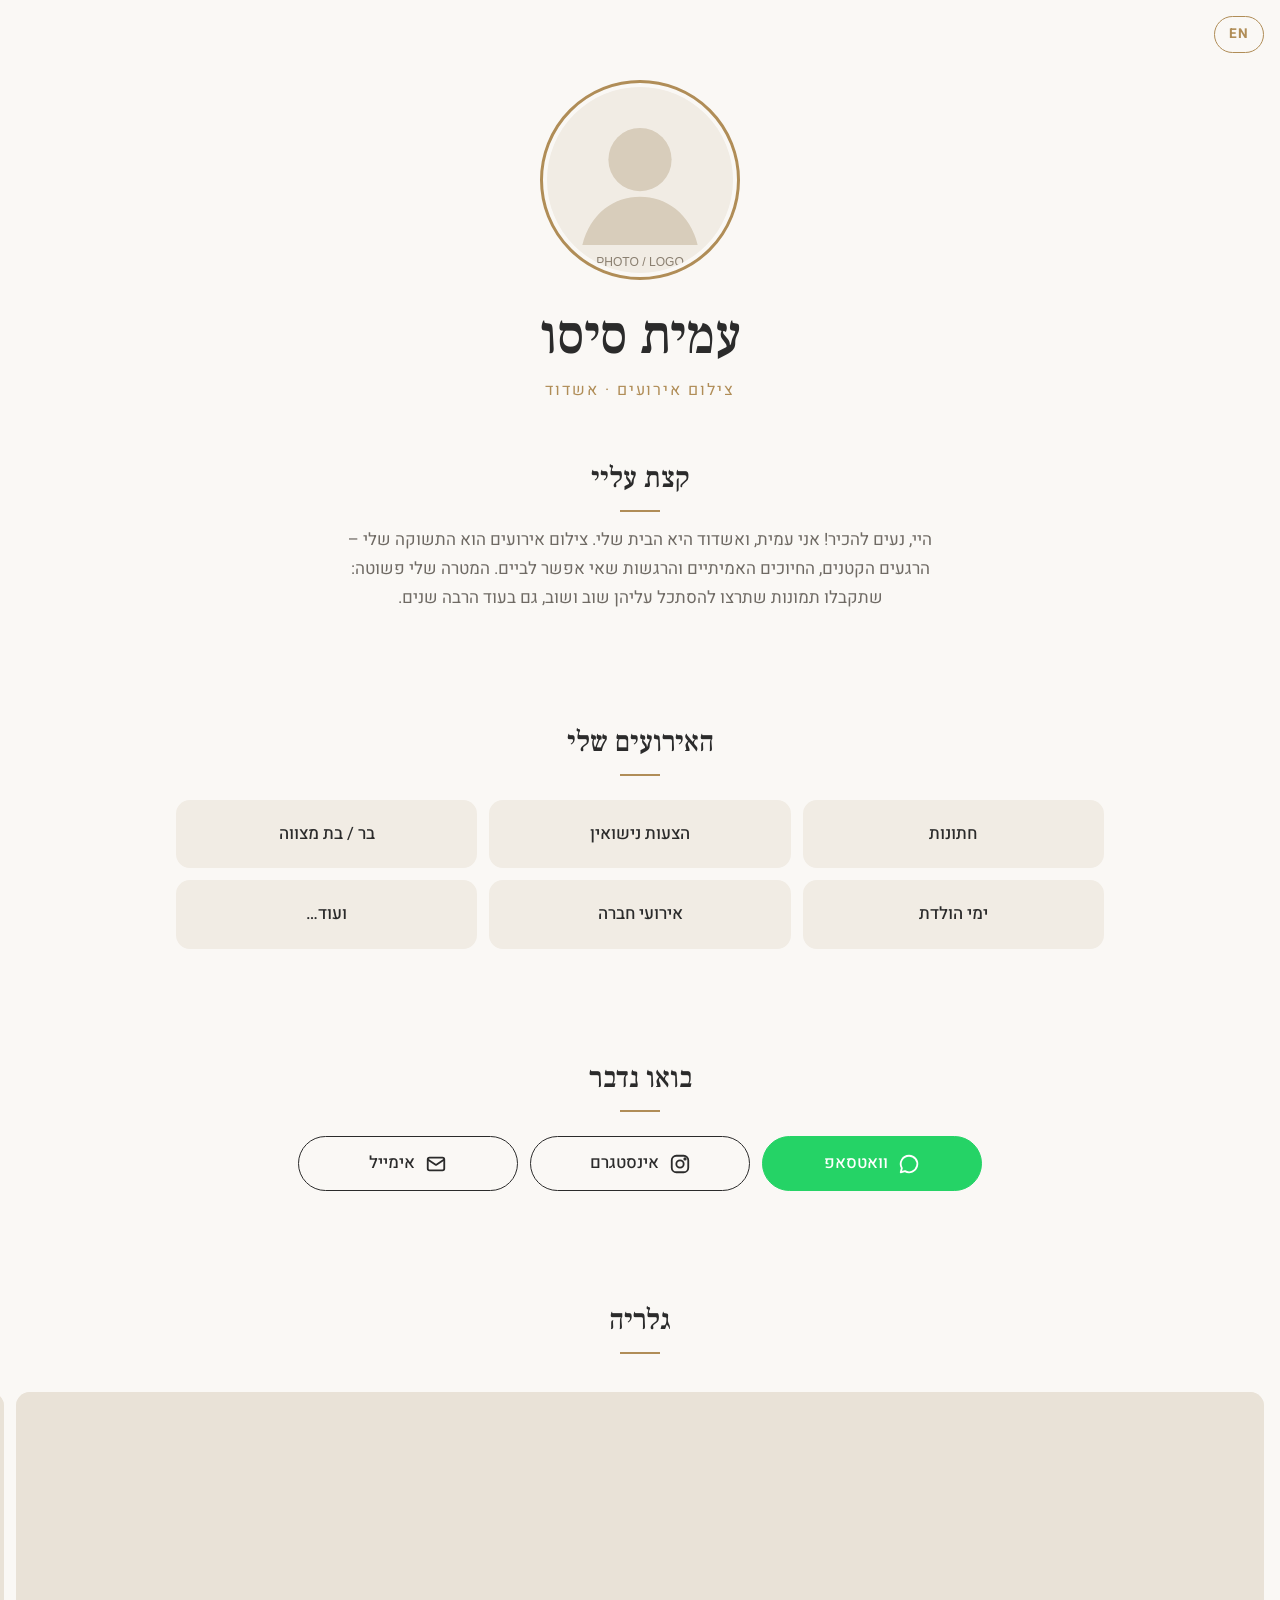
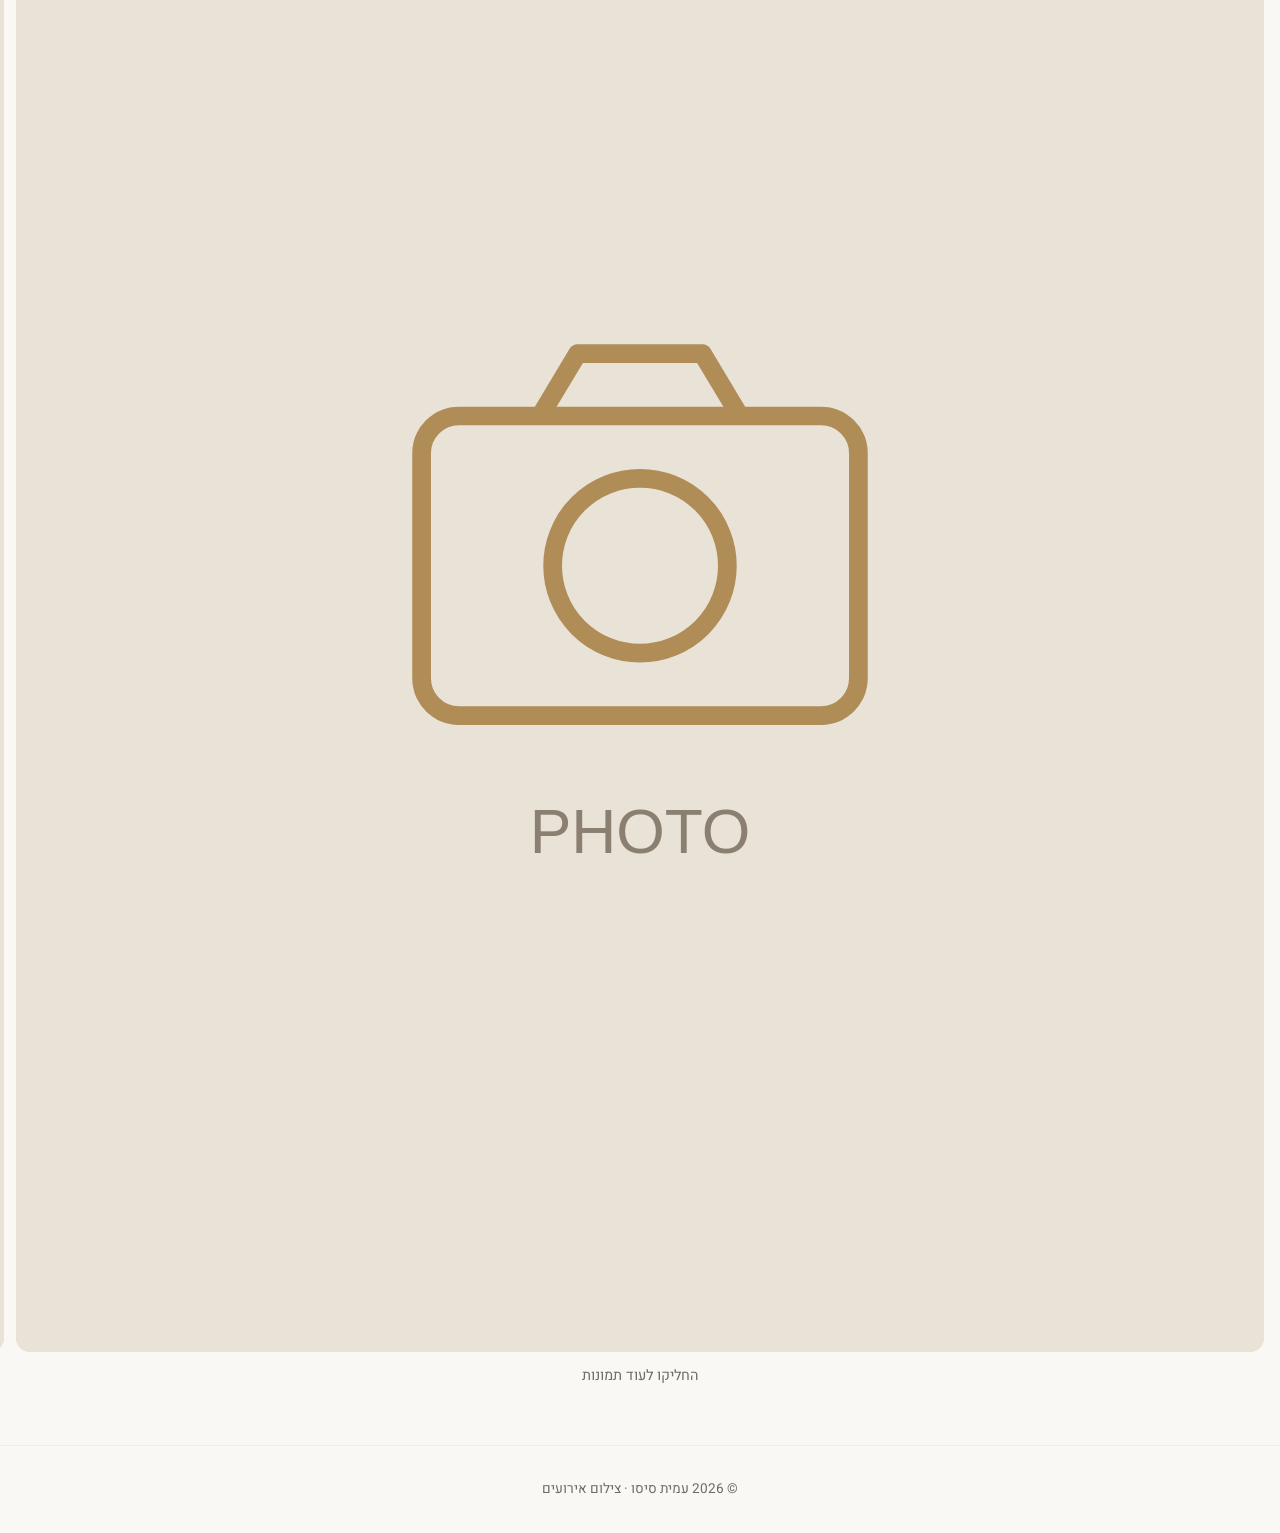
==== index.html @ fafa1d7e "Add WhatsApp contact number Co-Authored-By: Claude Opus 5.5 <noreply@anthropic.com>" ====
<!DOCTYPE html>
<!-- HEBREW PAGE (opens first). The English page is en/index.html -->
<html lang="he" dir="rtl">
<head>
  <meta charset="UTF-8">
  <meta name="viewport" content="width=device-width, initial-scale=1">
  <title>עמית סיסו | צילום אירועים באשדוד</title>
  <meta name="description" content="עמית סיסו – צילום אירועים באשדוד והסביבה: חתונות, הצעות נישואין, בר ובת מצווה, ימי הולדת ואירועי חברה.">

  <!-- How the site looks when shared on WhatsApp / Instagram / Facebook -->
  <meta property="og:title" content="עמית סיסו | צילום אירועים">
  <meta property="og:description" content="צילום אירועים באשדוד והסביבה">
  <meta property="og:type" content="website">

  <link rel="alternate" hreflang="he" href="https://amitsisso1-ctrl.github.io/">
  <link rel="alternate" hreflang="en" href="https://amitsisso1-ctrl.github.io/en/">

  <!-- Fonts (support both Hebrew and English) -->
  <link rel="preconnect" href="https://fonts.googleapis.com">
  <link rel="preconnect" href="https://fonts.gstatic.com" crossorigin>
  <link href="https://fonts.googleapis.com/css2?family=Frank+Ruhl+Libre:wght@500&family=Heebo:wght@400;500;700&display=swap" rel="stylesheet">

  <link rel="stylesheet" href="style.css">
</head>
<body>

  <!-- Language tab: goes to the English page -->
  <a class="lang-switch" href="en/index.html" lang="en" aria-label="Switch to English">EN</a>

  <!-- ===== 1. NAME + PHOTO/LOGO ===== -->
  <header class="hero">
    <!-- REPLACE: your photo or logo.
         Put your image in the "images" folder and change the file name below,
         for example: src="images/amit.jpg" -->
    <img class="profile" src="images/profile-placeholder.svg" alt="עמית סיסו">
    <h1>עמית סיסו</h1>
    <p class="tagline">צילום אירועים · אשדוד</p>
  </header>

  <main>

    <!-- ===== 2. ABOUT ME ===== -->
    <section class="about">
      <h2>קצת עליי</h2>
      <!-- EDIT: change this text to your own words -->
      <p>
        היי, נעים להכיר! אני עמית, ואשדוד היא הבית שלי.
        צילום אירועים הוא התשוקה שלי – הרגעים הקטנים, החיוכים האמיתיים
        והרגשות שאי אפשר לביים. המטרה שלי פשוטה: שתקבלו תמונות
        שתרצו להסתכל עליהן שוב ושוב, גם בעוד הרבה שנים.
      </p>
    </section>

    <!-- ===== 3. EVENTS ===== -->
    <section class="events">
      <h2>האירועים שלי</h2>
      <ul>
        <li>חתונות</li>
        <li>הצעות נישואין</li>
        <li>בר / בת מצווה</li>
        <li>ימי הולדת</li>
        <li>אירועי חברה</li>
        <li>ועוד…</li>
      </ul>
    </section>

    <!-- ===== 4. CONTACT ===== -->
    <section class="contact" id="contact">
      <h2>בואו נדבר</h2>
      <div class="contact-buttons">

        <!-- WhatsApp: +972 54-783-3704 -->
        <a class="btn btn-whatsapp" href="https://wa.me/972547833704" target="_blank" rel="noopener">
          <svg viewBox="0 0 24 24" fill="none" stroke="currentColor" stroke-width="2" stroke-linejoin="round" aria-hidden="true"><path d="M12 3a9 9 0 0 0-7.8 13.5L3 21l4.6-1.2A9 9 0 1 0 12 3z"/></svg>
          וואטסאפ
        </a>

        <a class="btn" href="https://www.instagram.com/amit__sisso/" target="_blank" rel="noopener">
          <svg viewBox="0 0 24 24" fill="none" stroke="currentColor" stroke-width="2" aria-hidden="true"><rect x="3" y="3" width="18" height="18" rx="5"/><circle cx="12" cy="12" r="4"/><circle cx="17.5" cy="6.5" r="0.8" fill="currentColor"/></svg>
          אינסטגרם
        </a>

        <a class="btn" href="mailto:amitsisso1@gmail.com">
          <svg viewBox="0 0 24 24" fill="none" stroke="currentColor" stroke-width="2" stroke-linejoin="round" aria-hidden="true"><rect x="3" y="5" width="18" height="14" rx="2"/><path d="M3 7l9 6 9-6"/></svg>
          אימייל
        </a>

      </div>
    </section>

    <!-- ===== 5. PHOTO SLIDER ===== -->
    <section class="gallery">
      <h2>גלריה</h2>
      <!-- REPLACE: your photos.
           1. Put your photos in the folder images/gallery/ (for example photo-01.jpg ... photo-10.jpg)
           2. Change each src="images/photo-placeholder.svg" below to your photo,
              for example: src="images/gallery/photo-01.jpg"
           3. Change the alt text to a short description of the photo -->
      <div class="slider">
        <img src="images/photo-placeholder.svg" alt="תמונה 1" loading="lazy">
        <img src="images/photo-placeholder.svg" alt="תמונה 2" loading="lazy">
        <img src="images/photo-placeholder.svg" alt="תמונה 3" loading="lazy">
        <img src="images/photo-placeholder.svg" alt="תמונה 4" loading="lazy">
        <img src="images/photo-placeholder.svg" alt="תמונה 5" loading="lazy">
        <img src="images/photo-placeholder.svg" alt="תמונה 6" loading="lazy">
        <img src="images/photo-placeholder.svg" alt="תמונה 7" loading="lazy">
        <img src="images/photo-placeholder.svg" alt="תמונה 8" loading="lazy">
        <img src="images/photo-placeholder.svg" alt="תמונה 9" loading="lazy">
        <img src="images/photo-placeholder.svg" alt="תמונה 10" loading="lazy">
      </div>
      <p class="swipe-hint">החליקו לעוד תמונות</p>
    </section>

  </main>

  <footer>
    © 2026 עמית סיסו · צילום אירועים
  </footer>

</body>
</html>
---- style.css ----
/* ==========================================================
   Amit Sisso – Event Photography
   One design file shared by the Hebrew and English pages.
   ========================================================== */

/* ---- Colors & sizes (change them here, they update everywhere) ---- */
:root {
  --bg: #faf8f5;          /* soft off-white background */
  --bg-soft: #f1ece4;     /* slightly darker cards */
  --text: #2b2b2b;        /* main text */
  --muted: #6f6a64;       /* softer text */
  --gold: #b08d57;        /* accent color */
  --whatsapp: #25d366;
  --radius: 14px;
  --max: 960px;           /* max page width on big screens */
}

/* ---- Basics ---- */
* { box-sizing: border-box; }

html { scroll-behavior: smooth; }

body {
  margin: 0;
  background: var(--bg);
  color: var(--text);
  font-family: "Heebo", system-ui, sans-serif;
  font-size: 17px;
  line-height: 1.7;
}

img { max-width: 100%; display: block; }

h1, h2 {
  font-family: "Frank Ruhl Libre", Georgia, serif;
  font-weight: 500;
  line-height: 1.2;
  margin: 0 0 0.5em;
}

h2 {
  font-size: 1.8rem;
  text-align: center;
}

/* small gold line under section titles */
h2::after {
  content: "";
  display: block;
  width: 40px;
  height: 2px;
  background: var(--gold);
  margin: 0.5em auto 0;
}

section {
  padding: 56px 16px;
  max-width: var(--max);
  margin: 0 auto;
}

/* ---- Language tab (always top right) ---- */
.lang-switch {
  position: absolute;
  top: 16px;
  right: 16px;
  z-index: 10;
  padding: 6px 14px;
  border: 1px solid var(--gold);
  border-radius: 999px;
  color: var(--gold);
  font-size: 0.85rem;
  font-weight: 700;
  letter-spacing: 0.08em;
  text-decoration: none;
  background: var(--bg);
}

.lang-switch:hover,
.lang-switch:focus-visible {
  background: var(--gold);
  color: #fff;
}

/* ---- Hero: photo/logo + name ---- */
.hero {
  text-align: center;
  padding-top: 80px;
}

.hero .profile {
  width: 160px;
  height: 160px;
  border-radius: 50%;
  object-fit: cover;
  margin: 0 auto 24px;
  border: 3px solid var(--gold);
  padding: 4px;
  background: var(--bg);
}

.hero h1 {
  font-size: 2.6rem;
  margin-bottom: 0.15em;
}

.tagline {
  margin: 0;
  color: var(--gold);
  font-size: 1rem;
  letter-spacing: 0.12em;
  text-transform: uppercase;
}

/* ---- About ---- */
.about p {
  max-width: 620px;
  margin: 0 auto;
  text-align: center;
  color: var(--muted);
}

/* ---- Events I shoot ---- */
.events ul {
  list-style: none;
  padding: 0;
  margin: 24px 0 0;
  display: grid;
  grid-template-columns: repeat(2, 1fr);   /* 2 per row on phones */
  gap: 12px;
}

.events li {
  background: var(--bg-soft);
  border-radius: var(--radius);
  padding: 20px 12px;
  text-align: center;
  font-weight: 500;
}

/* ---- Contact buttons ---- */
.contact { text-align: center; }

.contact-buttons {
  display: flex;
  flex-direction: column;     /* one under the other on phones */
  gap: 12px;
  max-width: 360px;
  margin: 24px auto 0;
}

.btn {
  display: flex;
  align-items: center;
  justify-content: center;
  gap: 10px;
  min-height: 54px;           /* big and easy to tap */
  padding: 12px 20px;
  border-radius: 999px;
  font-size: 1.05rem;
  font-weight: 500;
  text-decoration: none;
  color: var(--text);
  border: 1px solid var(--text);
  transition: transform 0.15s, opacity 0.15s;
}

.btn:hover { transform: translateY(-2px); }

.btn svg { width: 22px; height: 22px; flex-shrink: 0; }

.btn-whatsapp {
  background: var(--whatsapp);
  border-color: var(--whatsapp);
  color: #fff;
}

/* ---- Photo slider ---- */
.gallery { max-width: none; padding-left: 0; padding-right: 0; }

.slider {
  display: flex;
  gap: 12px;
  overflow-x: auto;                 /* scroll sideways */
  scroll-snap-type: x mandatory;    /* stop neatly on each photo */
  padding: 24px 16px 12px;
  -webkit-overflow-scrolling: touch;
  scrollbar-width: thin;
  scrollbar-color: var(--gold) transparent;
}

.slider img {
  flex: 0 0 82%;                    /* phone: one big photo + a peek of the next */
  aspect-ratio: 4 / 5;
  object-fit: cover;
  border-radius: var(--radius);
  scroll-snap-align: center;
  background: var(--bg-soft);
}

.swipe-hint {
  text-align: center;
  color: var(--muted);
  font-size: 0.9rem;
  margin: 0;
}

/* ---- Footer ---- */
footer {
  text-align: center;
  padding: 32px 16px;
  color: var(--muted);
  font-size: 0.85rem;
  border-top: 1px solid var(--bg-soft);
}

/* ==========================================================
   Bigger screens (tablets & computers)
   ========================================================== */
@media (min-width: 700px) {
  .hero h1 { font-size: 3.4rem; }
  .hero .profile { width: 200px; height: 200px; }

  .events ul { grid-template-columns: repeat(3, 1fr); }

  .contact-buttons {
    flex-direction: row;
    max-width: none;
    justify-content: center;
  }
  .btn { flex: 0 1 220px; }

  .slider img { flex-basis: 340px; }
}
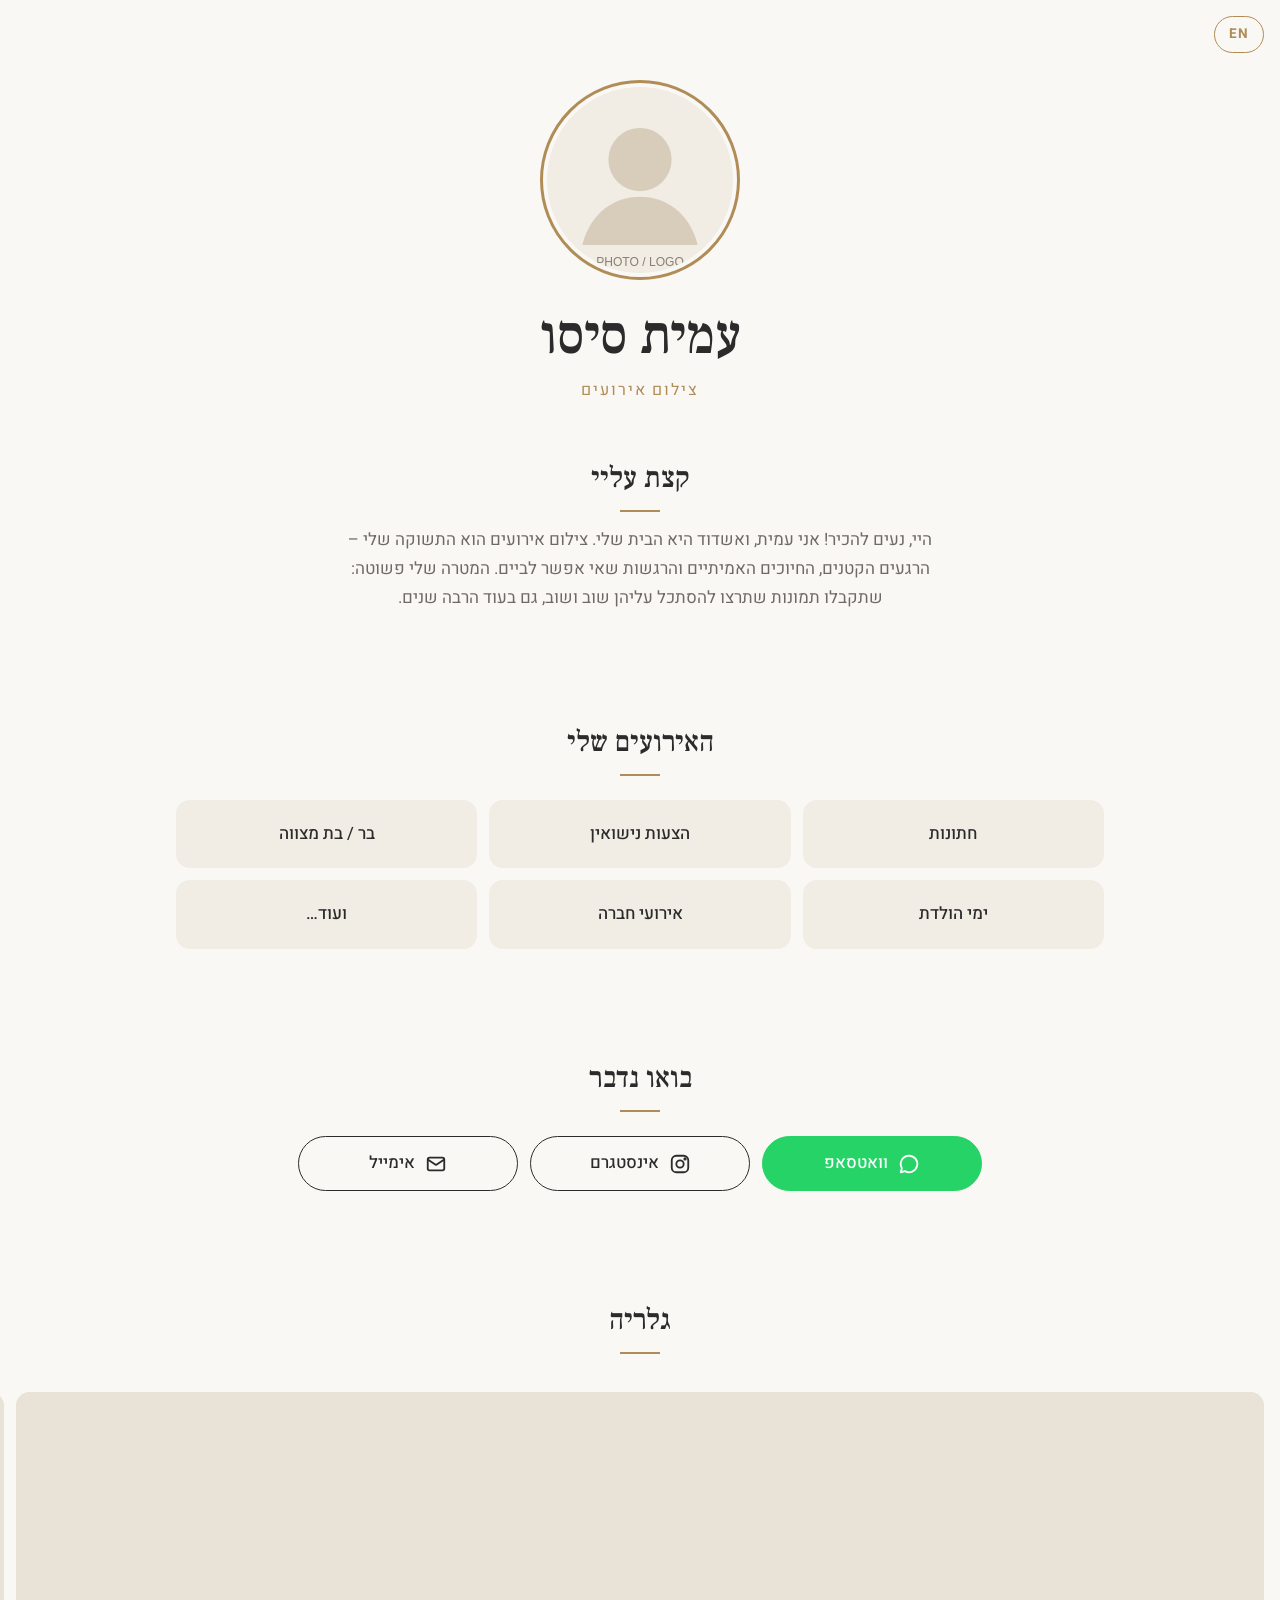
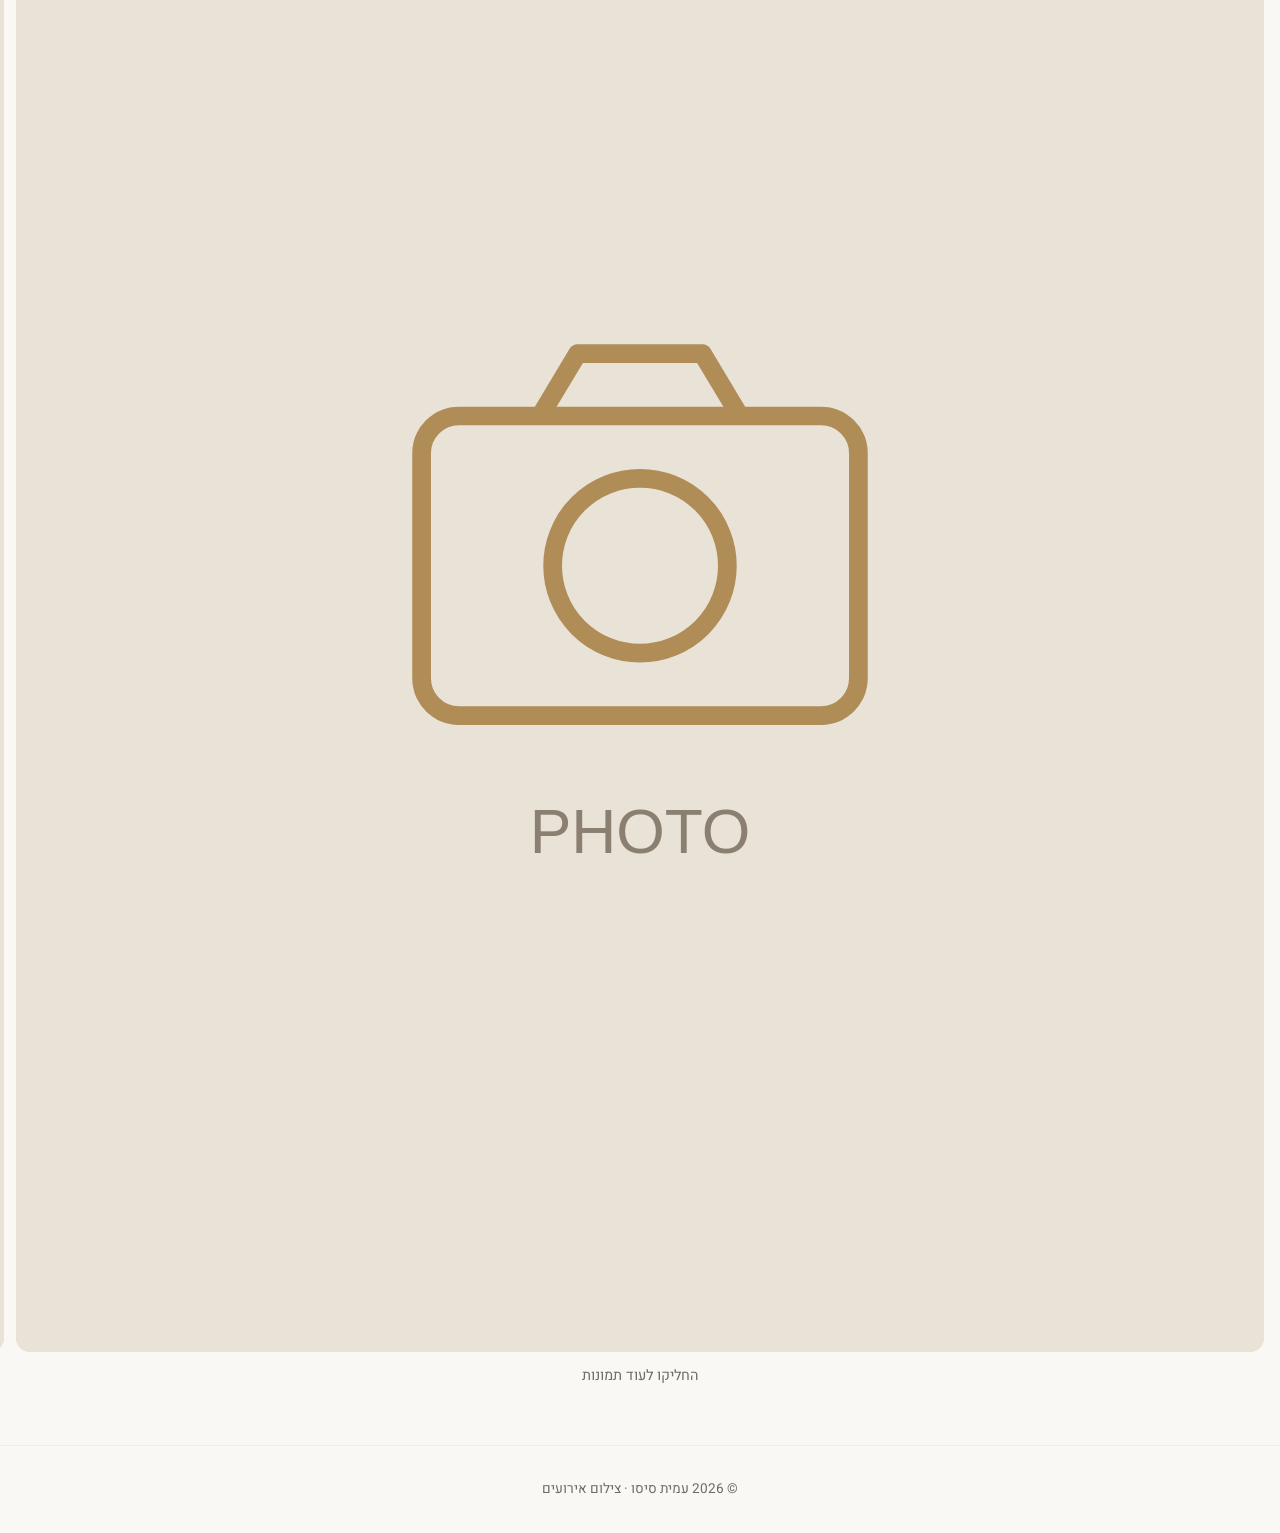
==== commit f256d665: "Remove Ashdod from tagline, show service across Israel Co-Authored-By: Claude Opus 5.5 <noreply@anth" ====
--- a/index.html
+++ b/index.html
@@ -4,12 +4,12 @@
 <head>
   <meta charset="UTF-8">
   <meta name="viewport" content="width=device-width, initial-scale=1">
-  <title>עמית סיסו | צילום אירועים באשדוד</title>
-  <meta name="description" content="עמית סיסו – צילום אירועים באשדוד והסביבה: חתונות, הצעות נישואין, בר ובת מצווה, ימי הולדת ואירועי חברה.">
+  <title>עמית סיסו | צילום אירועים</title>
+  <meta name="description" content="עמית סיסו – צילום אירועים בכל הארץ: חתונות, הצעות נישואין, בר ובת מצווה, ימי הולדת ואירועי חברה.">
 
   <!-- How the site looks when shared on WhatsApp / Instagram / Facebook -->
   <meta property="og:title" content="עמית סיסו | צילום אירועים">
-  <meta property="og:description" content="צילום אירועים באשדוד והסביבה">
+  <meta property="og:description" content="צילום אירועים בכל הארץ">
   <meta property="og:type" content="website">
 
   <link rel="alternate" hreflang="he" href="https://amitsisso1-ctrl.github.io/">
@@ -34,7 +34,7 @@
          for example: src="images/amit.jpg" -->
     <img class="profile" src="images/profile-placeholder.svg" alt="עמית סיסו">
     <h1>עמית סיסו</h1>
-    <p class="tagline">צילום אירועים · אשדוד</p>
+    <p class="tagline">צילום אירועים</p>
   </header>
 
   <main>
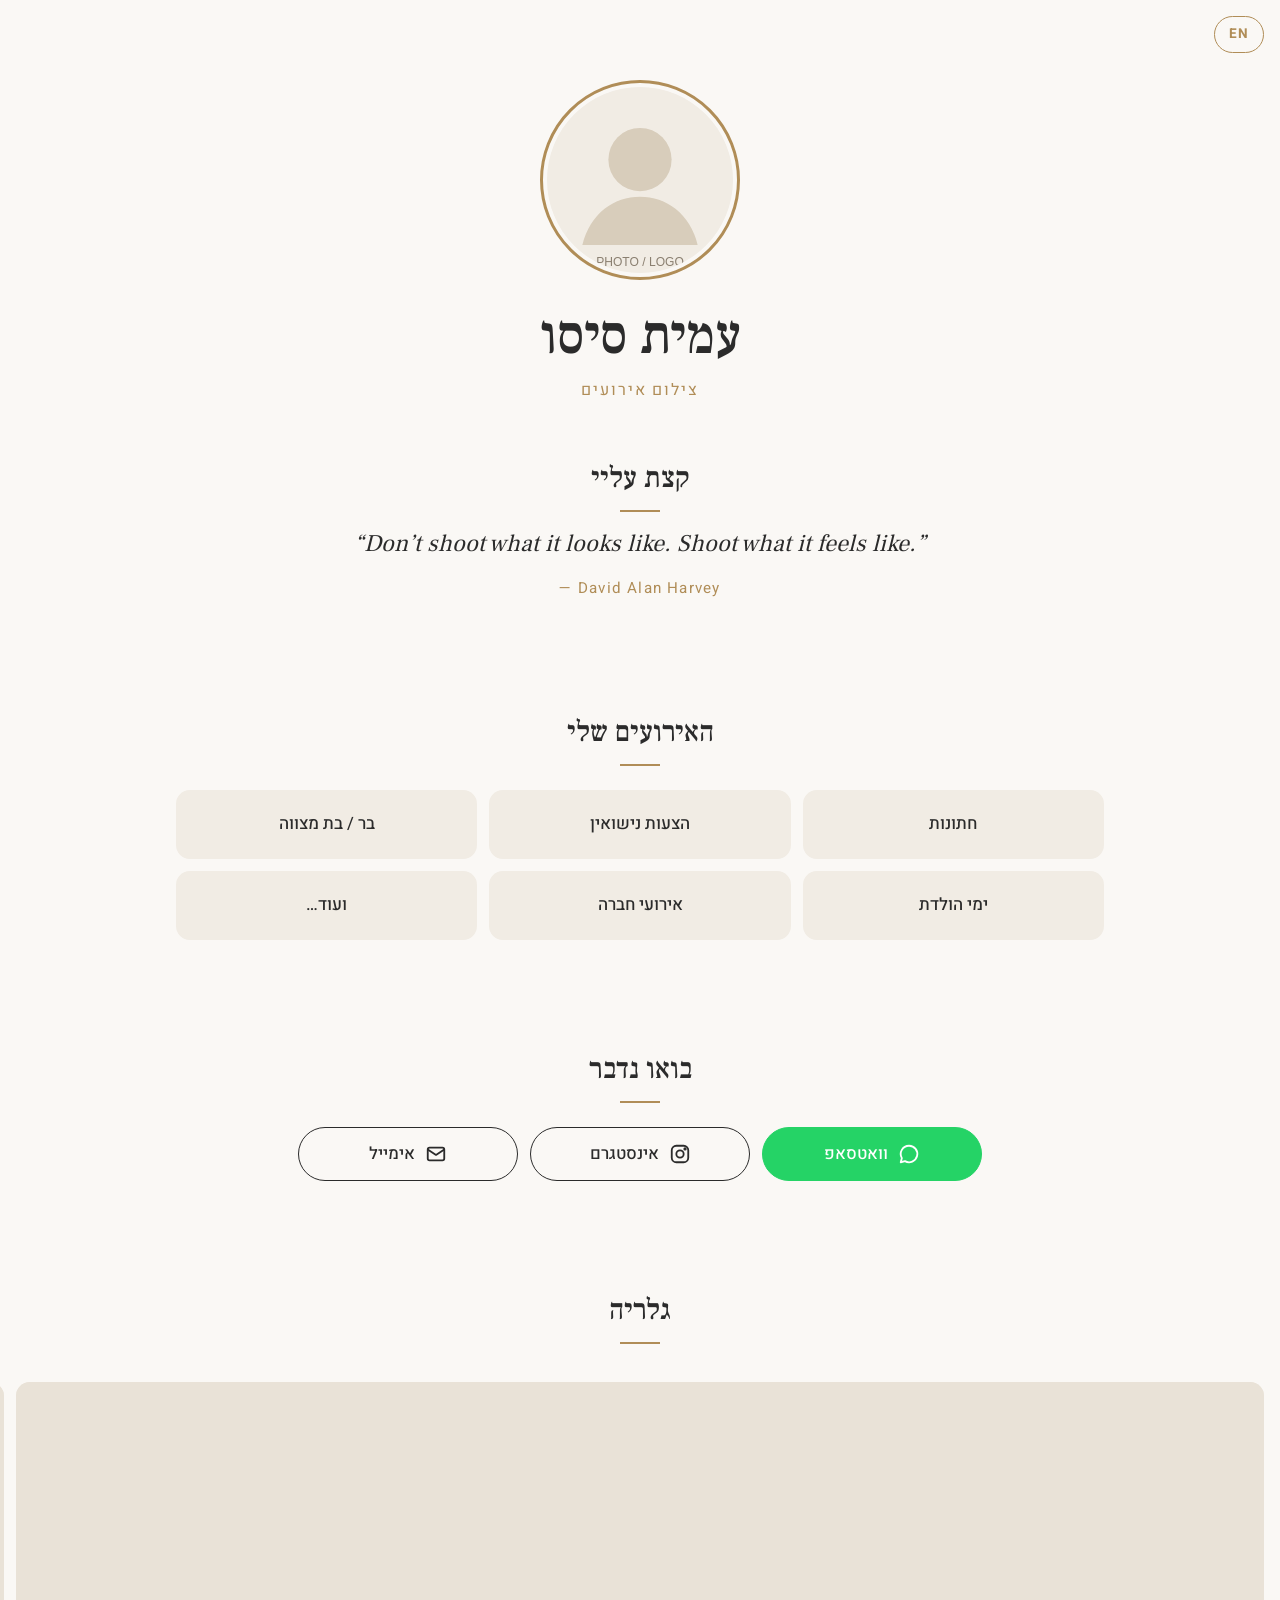
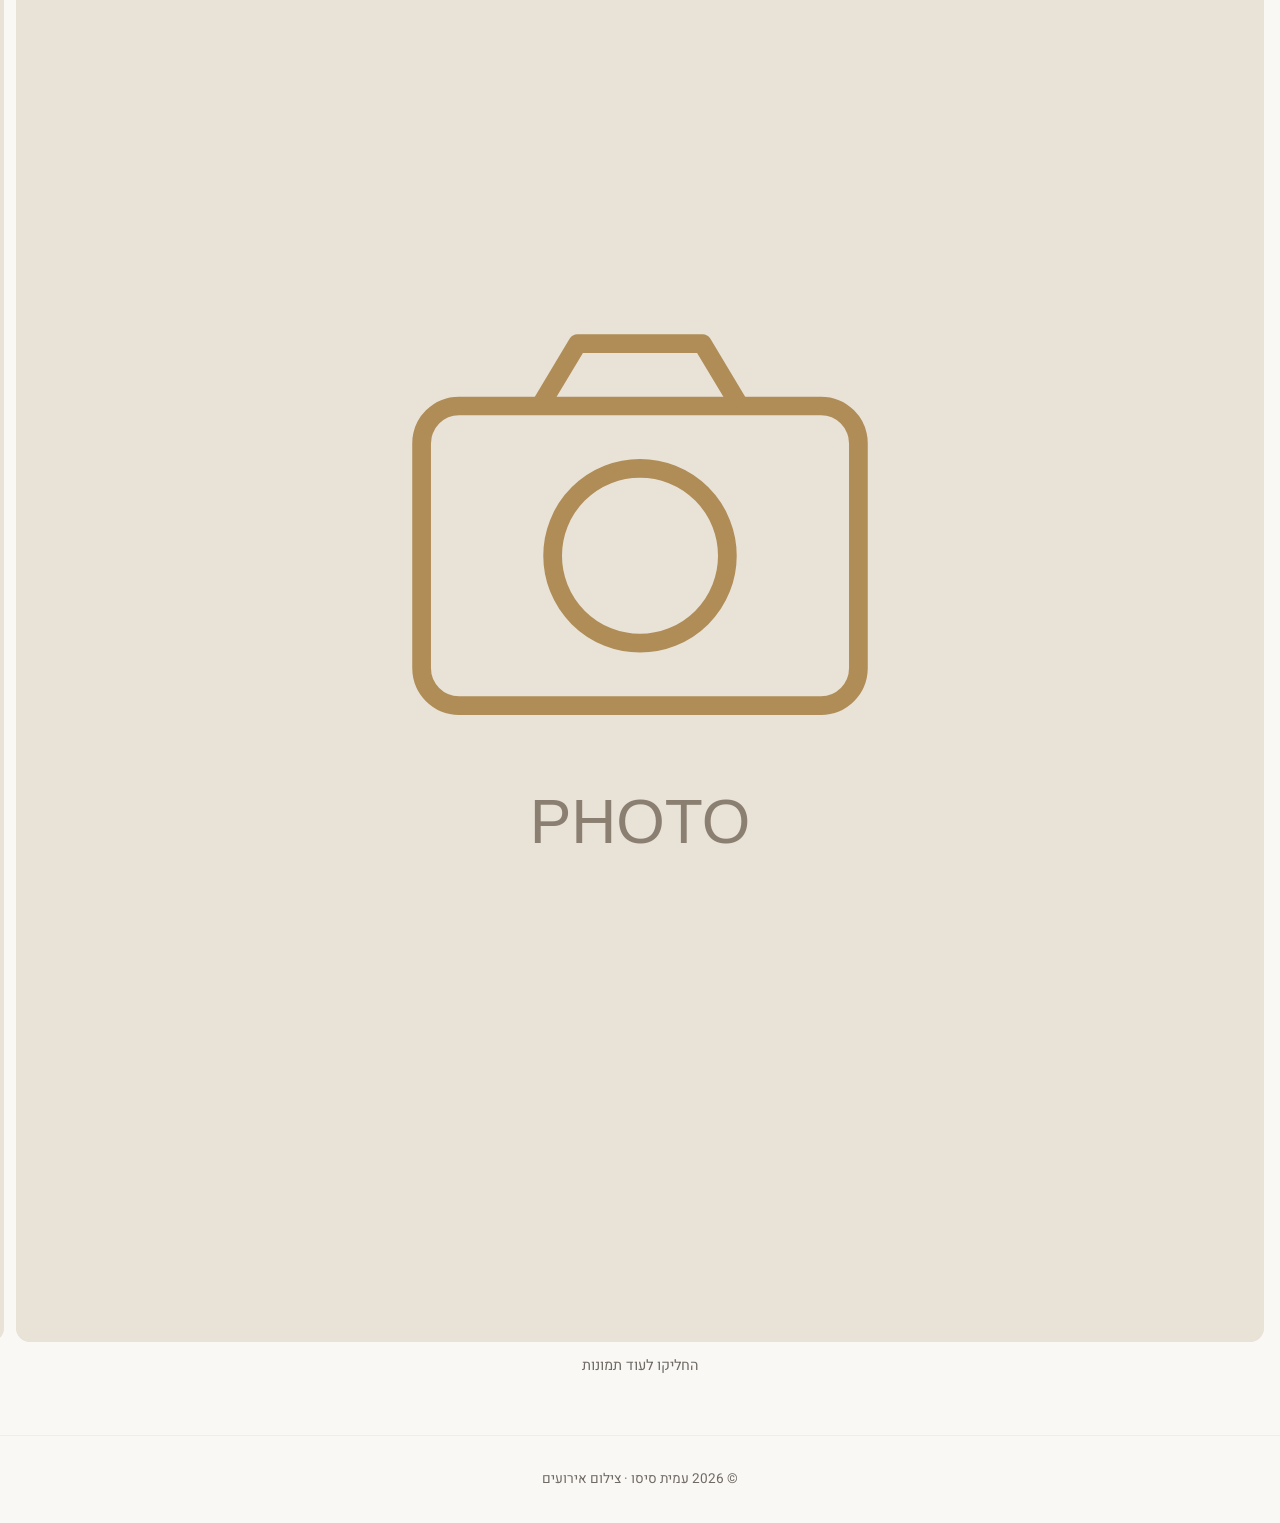
==== commit 1749a047: "Replace About me text with David Alan Harvey quote Co-Authored-By: Claude Opus 5.5 <noreply@anthropi" ====
--- a/index.html
+++ b/index.html
@@ -42,13 +42,11 @@
     <!-- ===== 2. ABOUT ME ===== -->
     <section class="about">
       <h2>קצת עליי</h2>
-      <!-- EDIT: change this text to your own words -->
-      <p>
-        היי, נעים להכיר! אני עמית, ואשדוד היא הבית שלי.
-        צילום אירועים הוא התשוקה שלי – הרגעים הקטנים, החיוכים האמיתיים
-        והרגשות שאי אפשר לביים. המטרה שלי פשוטה: שתקבלו תמונות
-        שתרצו להסתכל עליהן שוב ושוב, גם בעוד הרבה שנים.
-      </p>
+      <!-- Quote (kept in English, its original language) -->
+      <blockquote class="quote" lang="en" dir="ltr">
+        <p>“Don’t shoot what it looks like. Shoot what it feels like.”</p>
+        <cite>David Alan Harvey</cite>
+      </blockquote>
     </section>
 
     <!-- ===== 3. EVENTS ===== -->
--- a/style.css
+++ b/style.css
@@ -112,13 +112,29 @@
   text-transform: uppercase;
 }
 
-/* ---- About ---- */
-.about p {
+/* ---- About: quote ---- */
+.quote {
   max-width: 620px;
   margin: 0 auto;
   text-align: center;
-  color: var(--muted);
-}
+}
+
+.quote p {
+  margin: 0 0 12px;
+  font-family: "Frank Ruhl Libre", Georgia, serif;
+  font-size: 1.5rem;
+  font-style: italic;
+  line-height: 1.5;
+}
+
+.quote cite {
+  color: var(--gold);
+  font-style: normal;
+  font-size: 0.95rem;
+  letter-spacing: 0.08em;
+}
+
+.quote cite::before { content: "— "; }
 
 /* ---- Events I shoot ---- */
 .events ul {
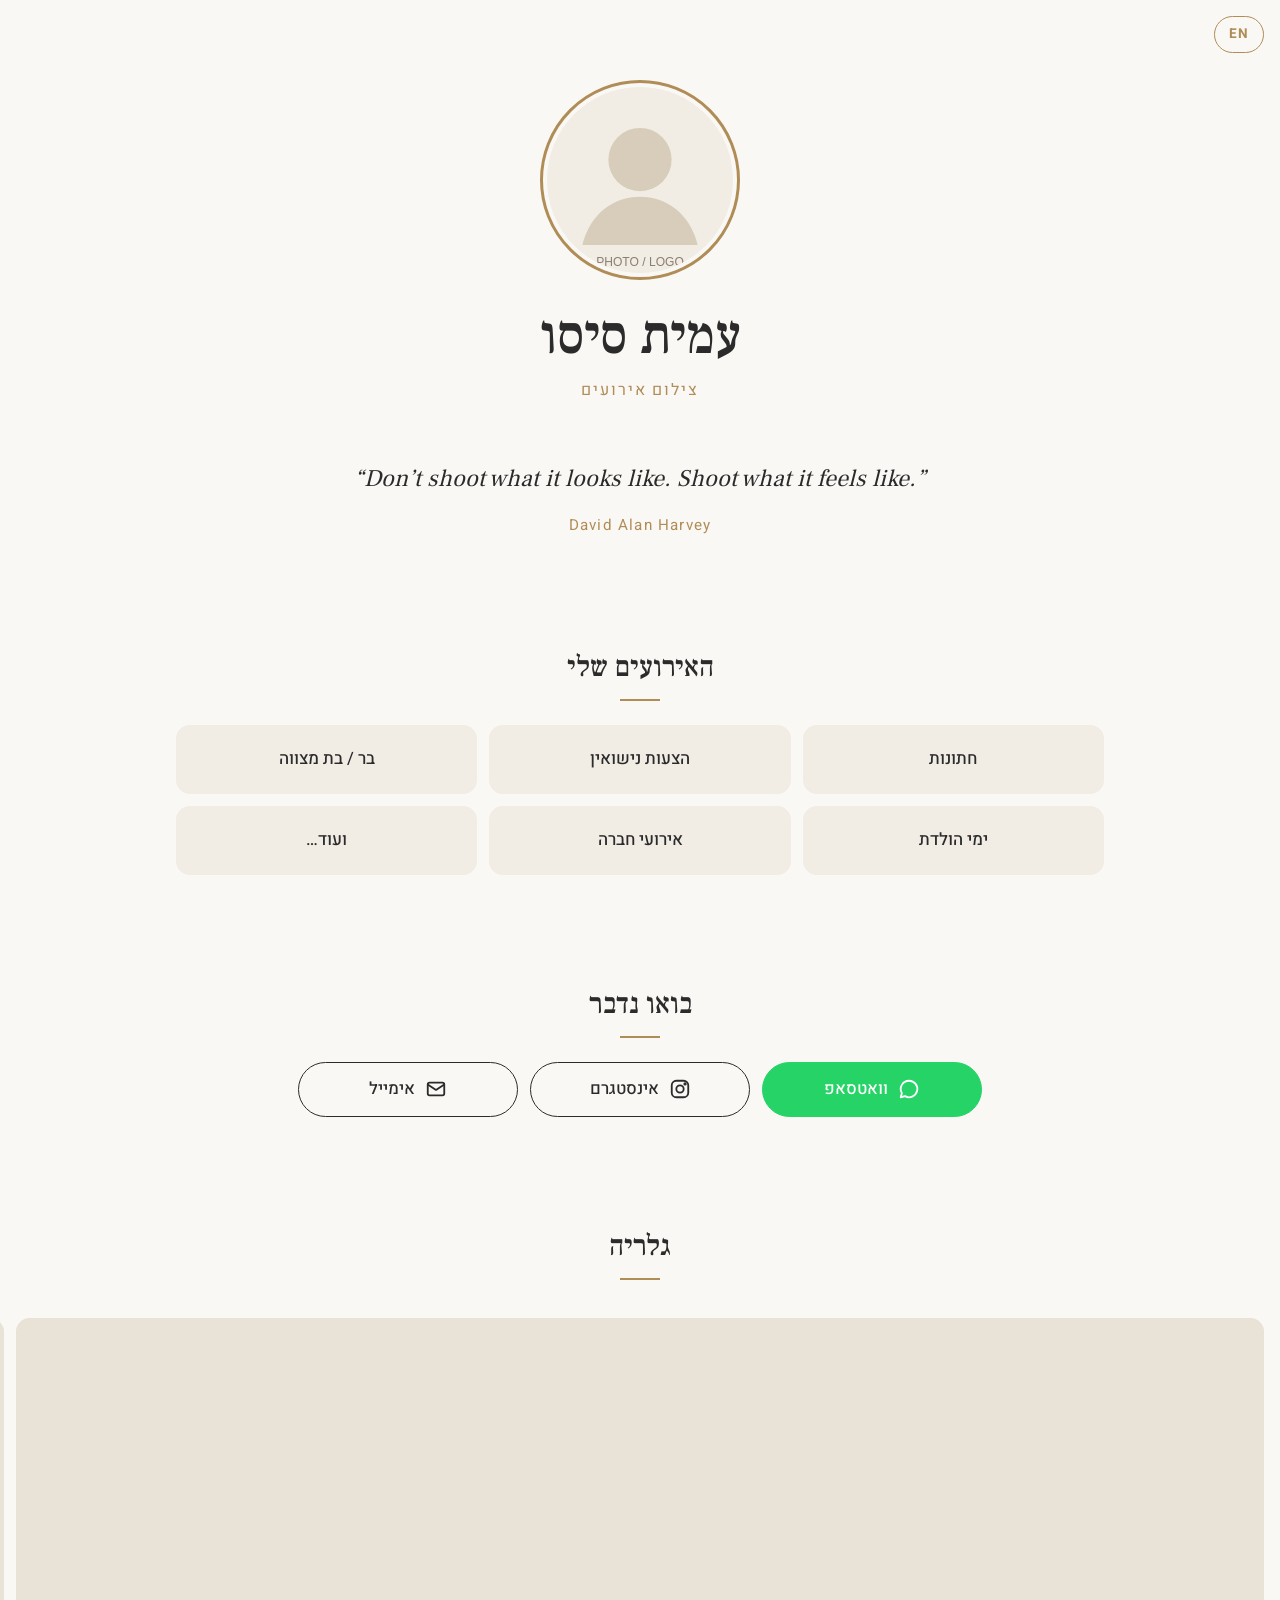
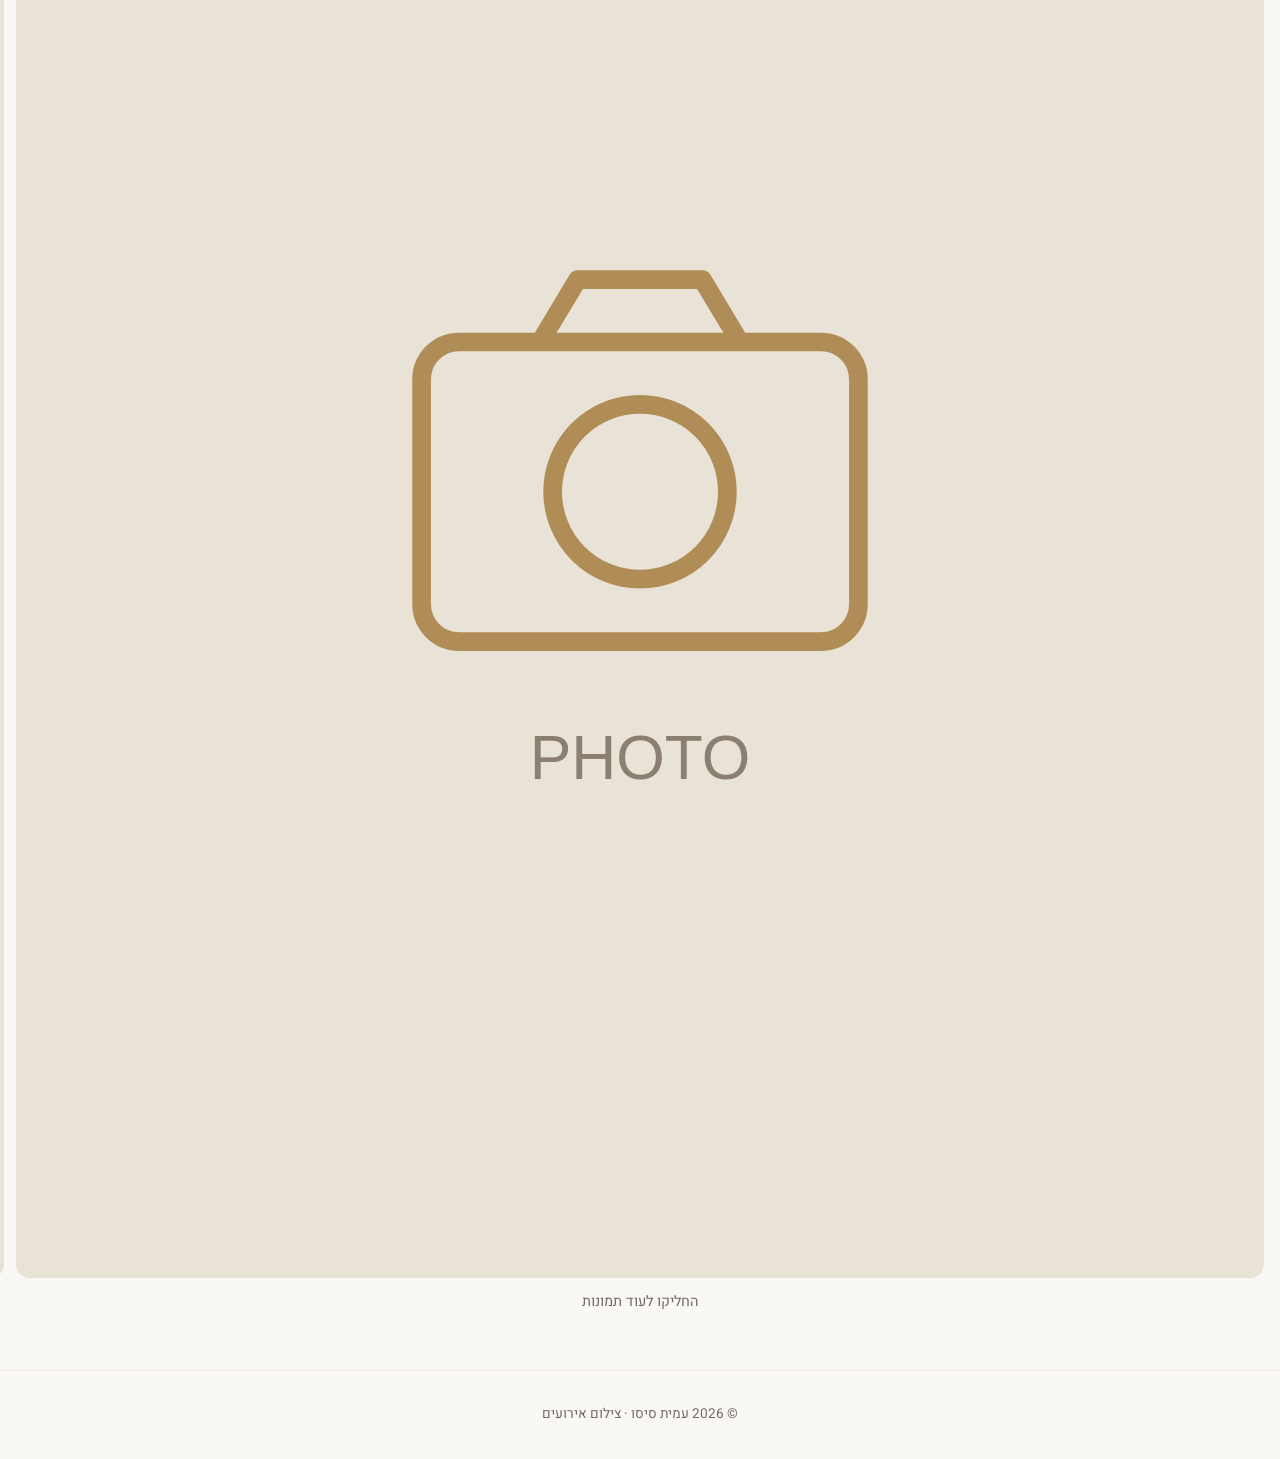
==== commit 8455e300: "Remove About me heading and center quote author Co-Authored-By: Claude Opus 5.5 <noreply@anthropic.c" ====
--- a/index.html
+++ b/index.html
@@ -39,9 +39,8 @@
 
   <main>
 
-    <!-- ===== 2. ABOUT ME ===== -->
+    <!-- ===== 2. QUOTE ===== -->
     <section class="about">
-      <h2>קצת עליי</h2>
       <!-- Quote (kept in English, its original language) -->
       <blockquote class="quote" lang="en" dir="ltr">
         <p>“Don’t shoot what it looks like. Shoot what it feels like.”</p>
--- a/style.css
+++ b/style.css
@@ -128,13 +128,14 @@
 }
 
 .quote cite {
+  display: block;          /* own line, centered under the quote */
+  text-align: center;
+  margin-top: 16px;
   color: var(--gold);
   font-style: normal;
   font-size: 0.95rem;
   letter-spacing: 0.08em;
 }
-
-.quote cite::before { content: "— "; }
 
 /* ---- Events I shoot ---- */
 .events ul {
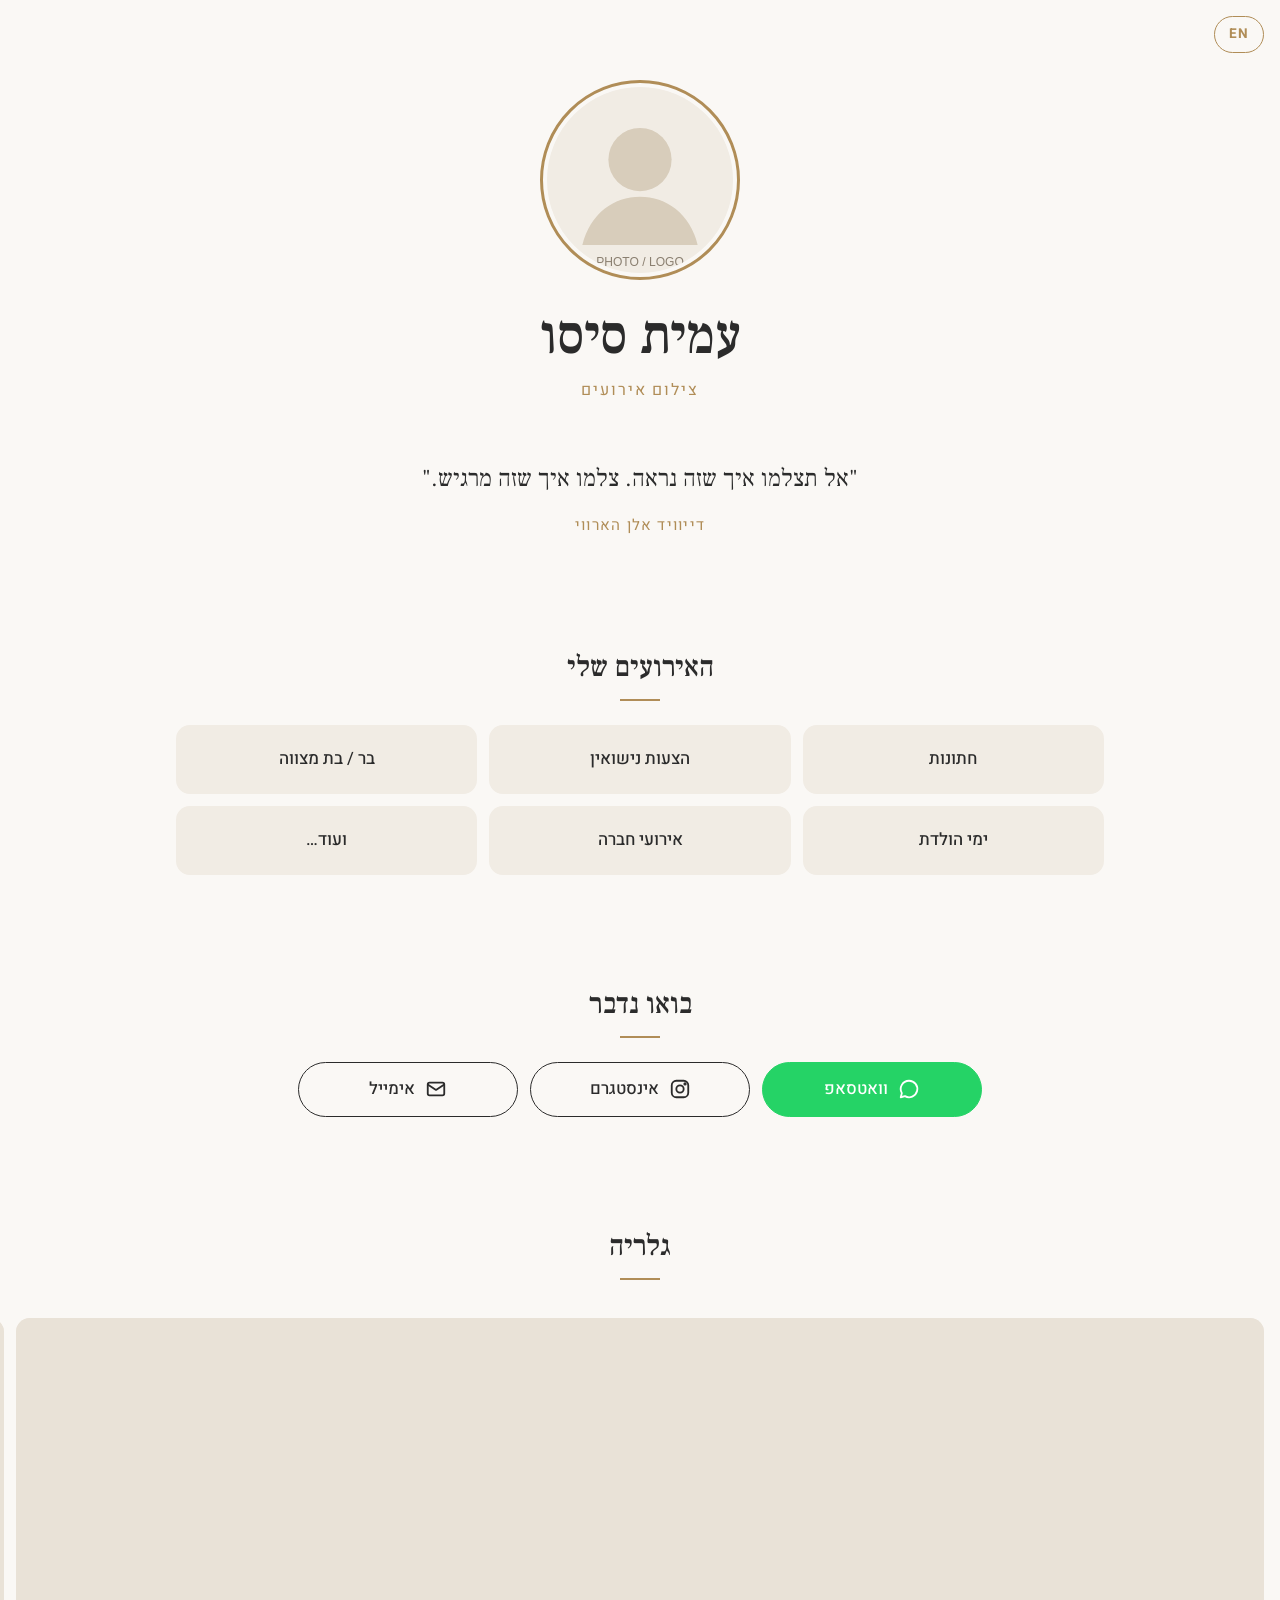
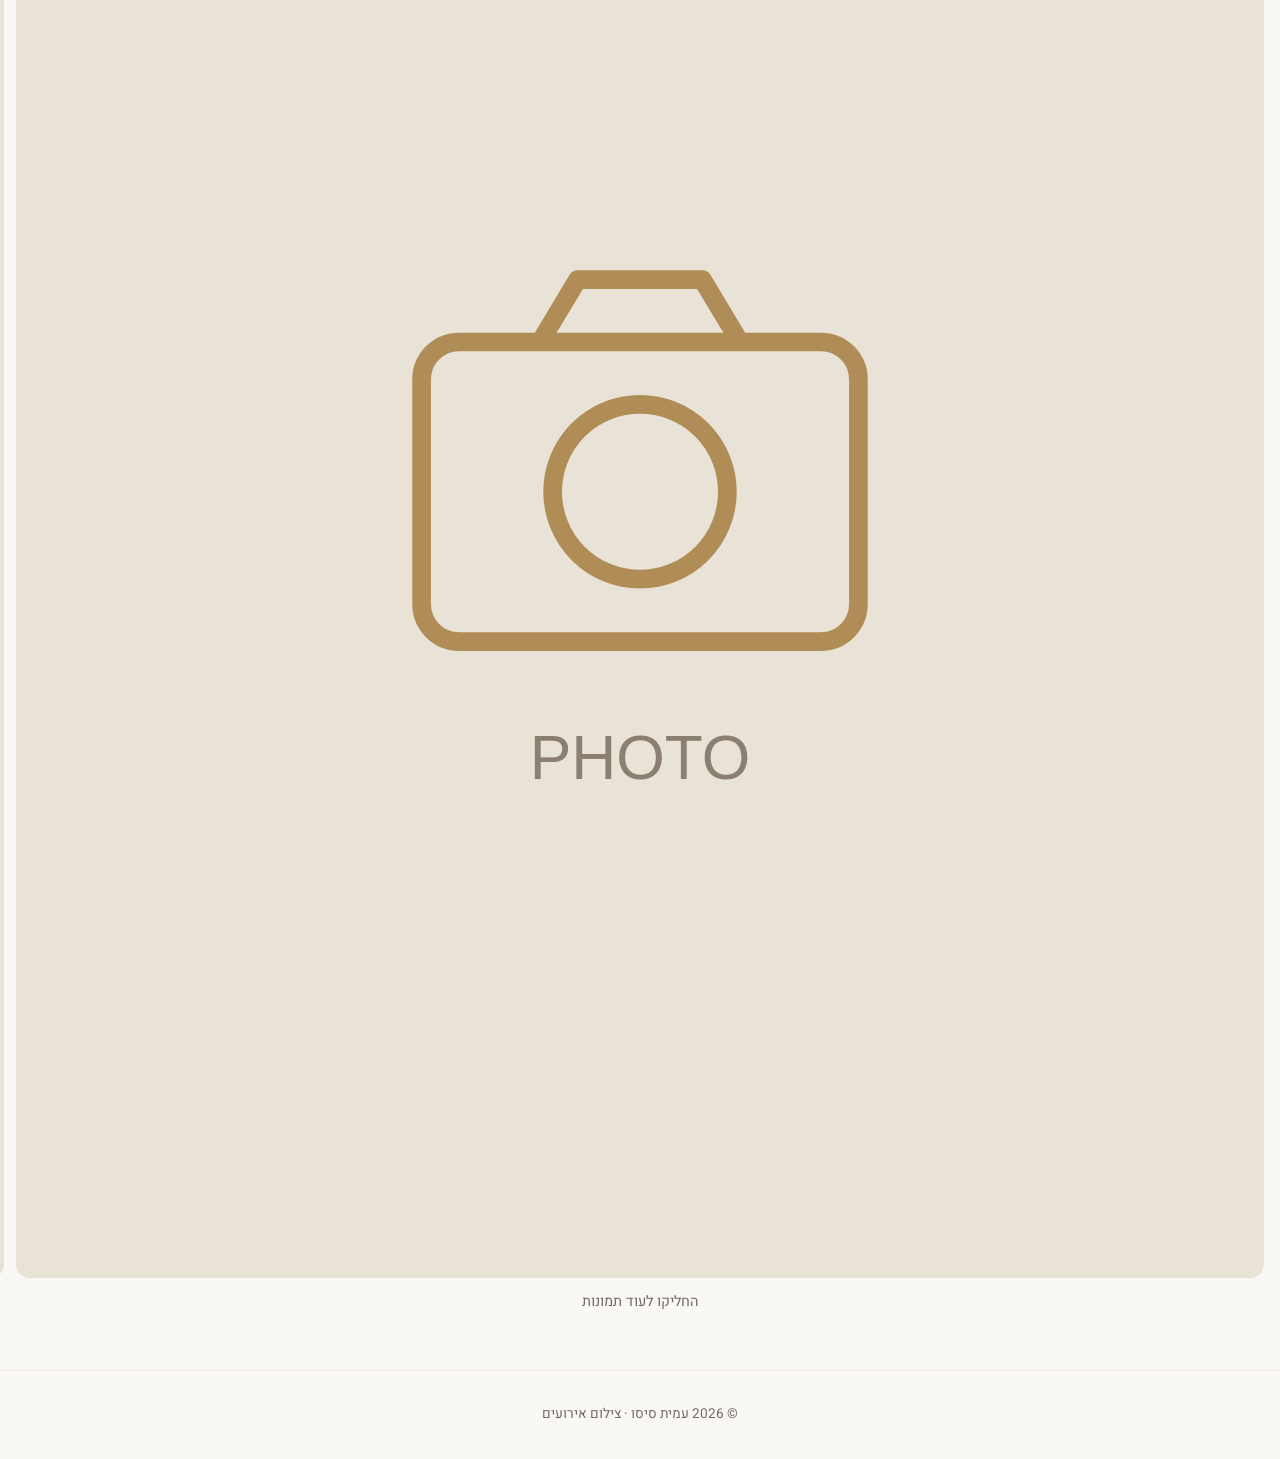
==== commit 42913099: "Translate David Alan Harvey quote to Hebrew on Hebrew page Co-Authored-By: Claude Opus 5.5 <noreply@" ====
--- a/index.html
+++ b/index.html
@@ -41,10 +41,10 @@
 
     <!-- ===== 2. QUOTE ===== -->
     <section class="about">
-      <!-- Quote (kept in English, its original language) -->
-      <blockquote class="quote" lang="en" dir="ltr">
-        <p>“Don’t shoot what it looks like. Shoot what it feels like.”</p>
-        <cite>David Alan Harvey</cite>
+      <!-- Quote by David Alan Harvey (Hebrew translation) -->
+      <blockquote class="quote">
+        <p>"אל תצלמו איך שזה נראה. צלמו איך שזה מרגיש."</p>
+        <cite>דייוויד אלן הארווי</cite>
       </blockquote>
     </section>
 
--- a/style.css
+++ b/style.css
@@ -127,6 +127,9 @@
   line-height: 1.5;
 }
 
+/* Hebrew has no real italic, so keep it upright */
+.quote:lang(he) p { font-style: normal; }
+
 .quote cite {
   display: block;          /* own line, centered under the quote */
   text-align: center;
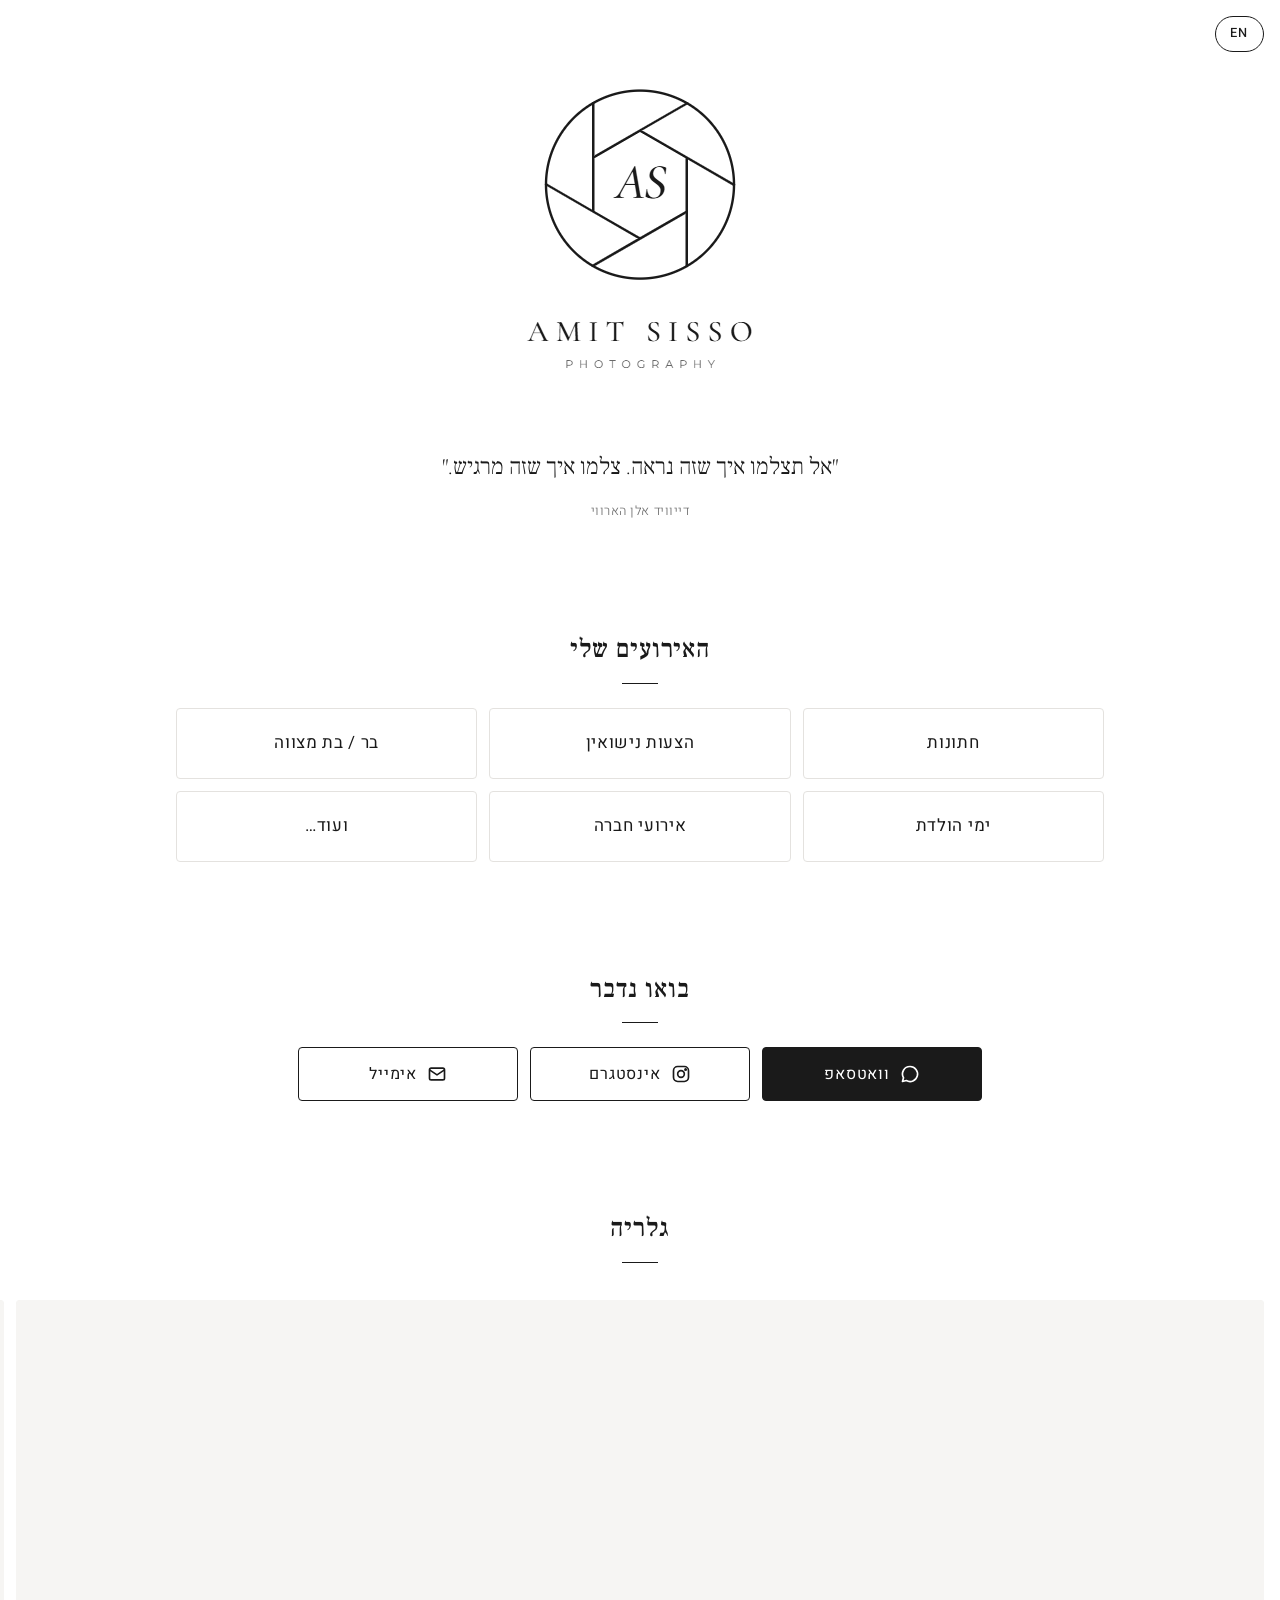
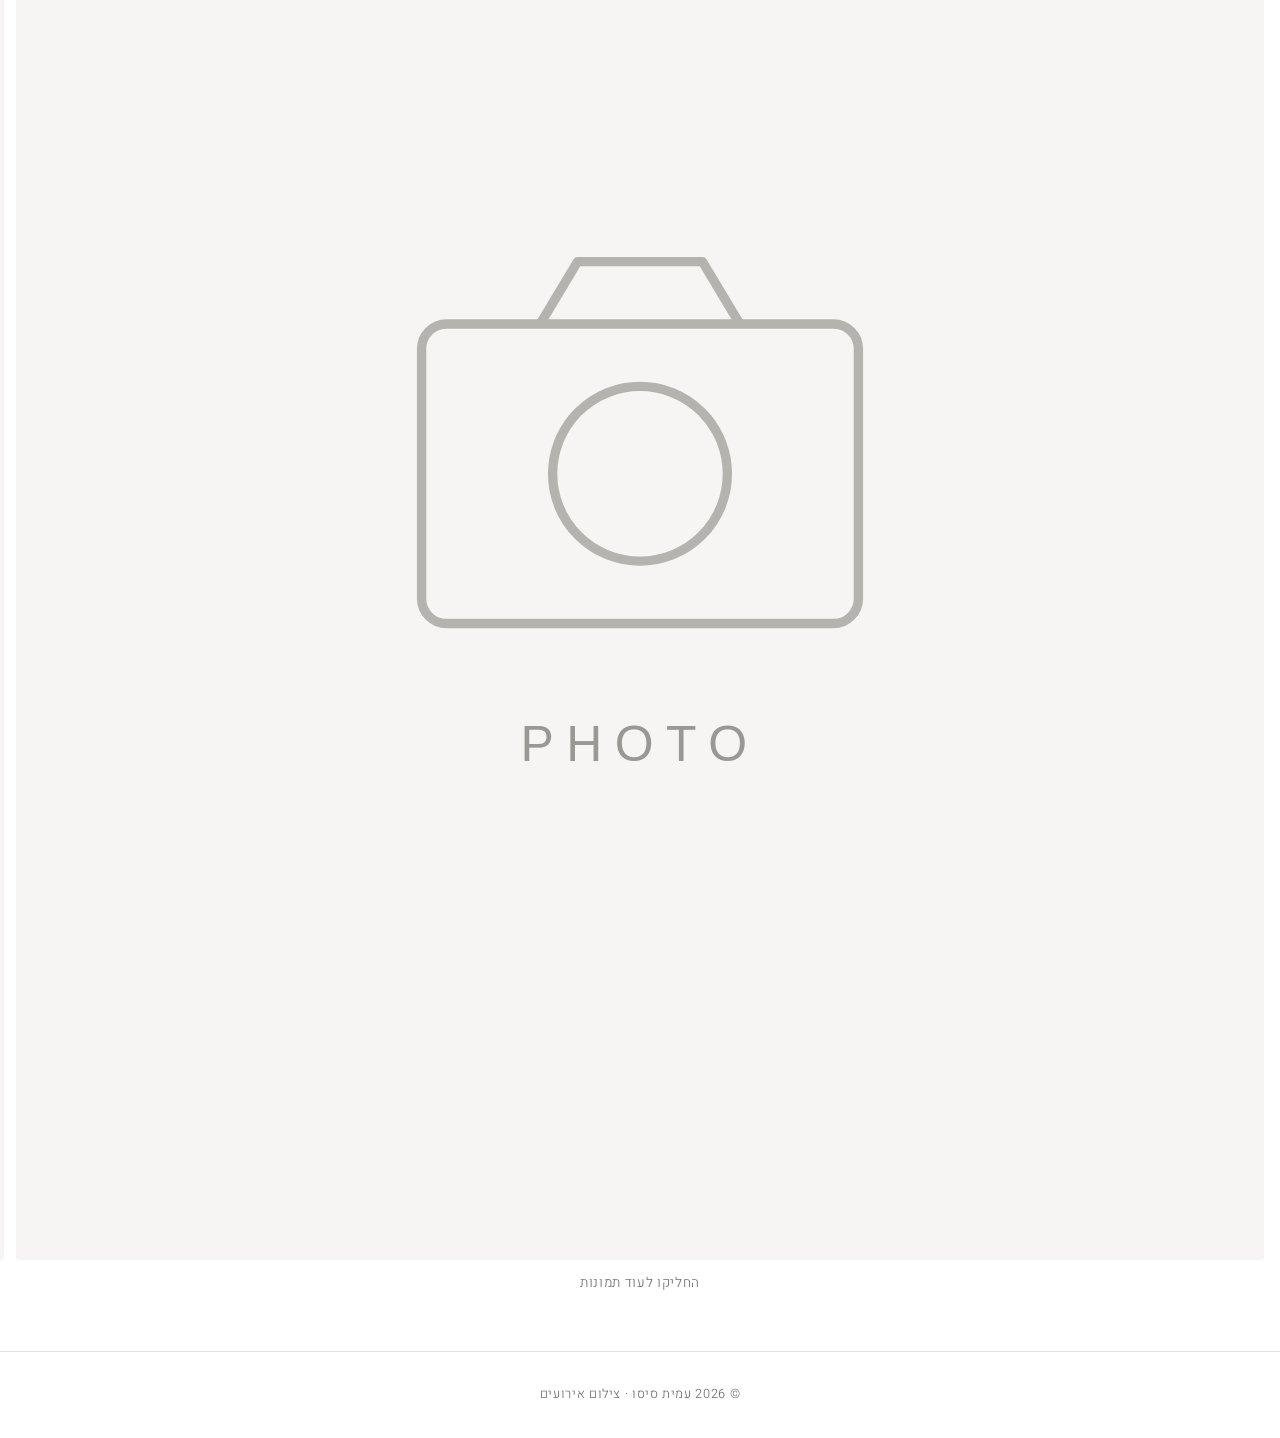
==== commit 5d5aa18a: "Add logo and black-and-white color scheme to match it Co-Authored-By: Claude Opus 5.5 <noreply@anthr" ====
--- a/index.html
+++ b/index.html
@@ -18,7 +18,7 @@
   <!-- Fonts (support both Hebrew and English) -->
   <link rel="preconnect" href="https://fonts.googleapis.com">
   <link rel="preconnect" href="https://fonts.gstatic.com" crossorigin>
-  <link href="https://fonts.googleapis.com/css2?family=Frank+Ruhl+Libre:wght@500&family=Heebo:wght@400;500;700&display=swap" rel="stylesheet">
+  <link href="https://fonts.googleapis.com/css2?family=Cormorant+Garamond:ital,wght@0,500;1,500&family=Frank+Ruhl+Libre:wght@400;500&family=Heebo:wght@300;400;500&display=swap" rel="stylesheet">
 
   <link rel="stylesheet" href="style.css">
 </head>
@@ -29,12 +29,10 @@
 
   <!-- ===== 1. NAME + PHOTO/LOGO ===== -->
   <header class="hero">
-    <!-- REPLACE: your photo or logo.
-         Put your image in the "images" folder and change the file name below,
-         for example: src="images/amit.jpg" -->
-    <img class="profile" src="images/profile-placeholder.svg" alt="עמית סיסו">
-    <h1>עמית סיסו</h1>
-    <p class="tagline">צילום אירועים</p>
+    <!-- Logo (includes the name and "Photography") -->
+    <h1>
+      <img class="logo" src="images/logo.png" alt="עמית סיסו – צילום אירועים" width="260" height="315">
+    </h1>
   </header>
 
   <main>
--- a/style.css
+++ b/style.css
@@ -1,18 +1,19 @@
 /* ==========================================================
    Amit Sisso – Event Photography
    One design file shared by the Hebrew and English pages.
+   Colors match the logo: black & white, thin lines.
    ========================================================== */
 
 /* ---- Colors & sizes (change them here, they update everywhere) ---- */
 :root {
-  --bg: #faf8f5;          /* soft off-white background */
-  --bg-soft: #f1ece4;     /* slightly darker cards */
-  --text: #2b2b2b;        /* main text */
-  --muted: #6f6a64;       /* softer text */
-  --gold: #b08d57;        /* accent color */
-  --whatsapp: #25d366;
-  --radius: 14px;
+  --bg: #ffffff;          /* white – same as the logo background */
+  --bg-soft: #f6f5f3;     /* very light warm gray (cards, photo boxes) */
+  --text: #1a1a1a;        /* near-black, like the logo lines */
+  --muted: #6e6e6e;       /* soft gray text */
+  --line: #e4e2df;        /* thin divider lines */
+  --radius: 4px;          /* small corners = cleaner, more professional */
   --max: 960px;           /* max page width on big screens */
+  --serif: "Cormorant Garamond", "Frank Ruhl Libre", Georgia, serif;
 }
 
 /* ---- Basics ---- */
@@ -25,6 +26,7 @@
   background: var(--bg);
   color: var(--text);
   font-family: "Heebo", system-ui, sans-serif;
+  font-weight: 300;
   font-size: 17px;
   line-height: 1.7;
 }
@@ -32,25 +34,32 @@
 img { max-width: 100%; display: block; }
 
 h1, h2 {
-  font-family: "Frank Ruhl Libre", Georgia, serif;
+  font-family: var(--serif);
   font-weight: 500;
   line-height: 1.2;
   margin: 0 0 0.5em;
 }
 
+/* Section titles: spaced letters, like "AMIT SISSO" in the logo */
 h2 {
-  font-size: 1.8rem;
-  text-align: center;
-}
-
-/* small gold line under section titles */
+  font-size: 1.6rem;
+  text-align: center;
+  letter-spacing: 0.18em;
+  text-transform: uppercase;
+}
+
+/* Hebrew letters look broken when spaced wide, so less spacing */
+h2:lang(he),
+.quote:lang(he) cite { letter-spacing: 0.04em; }
+
+/* thin black line under section titles */
 h2::after {
   content: "";
   display: block;
-  width: 40px;
-  height: 2px;
-  background: var(--gold);
-  margin: 0.5em auto 0;
+  width: 36px;
+  height: 1px;
+  background: var(--text);
+  margin: 0.7em auto 0;
 }
 
 section {
@@ -66,53 +75,38 @@
   right: 16px;
   z-index: 10;
   padding: 6px 14px;
-  border: 1px solid var(--gold);
+  border: 1px solid var(--text);
   border-radius: 999px;
-  color: var(--gold);
-  font-size: 0.85rem;
-  font-weight: 700;
-  letter-spacing: 0.08em;
+  color: var(--text);
+  font-size: 0.8rem;
+  font-weight: 500;
+  letter-spacing: 0.12em;
   text-decoration: none;
   background: var(--bg);
+  transition: background 0.2s, color 0.2s;
 }
 
 .lang-switch:hover,
 .lang-switch:focus-visible {
-  background: var(--gold);
-  color: #fff;
-}
-
-/* ---- Hero: photo/logo + name ---- */
+  background: var(--text);
+  color: var(--bg);
+}
+
+/* ---- Hero: logo ---- */
 .hero {
   text-align: center;
-  padding-top: 80px;
-}
-
-.hero .profile {
-  width: 160px;
-  height: 160px;
-  border-radius: 50%;
-  object-fit: cover;
-  margin: 0 auto 24px;
-  border: 3px solid var(--gold);
-  padding: 4px;
-  background: var(--bg);
-}
-
-.hero h1 {
-  font-size: 2.6rem;
-  margin-bottom: 0.15em;
-}
-
-.tagline {
-  margin: 0;
-  color: var(--gold);
-  font-size: 1rem;
-  letter-spacing: 0.12em;
-  text-transform: uppercase;
-}
-
-/* ---- About: quote ---- */
+  padding: 72px 16px 8px;
+}
+
+.hero h1 { margin: 0; }
+
+.logo {
+  width: 220px;
+  height: auto;
+  margin: 0 auto;
+}
+
+/* ---- Quote ---- */
 .quote {
   max-width: 620px;
   margin: 0 auto;
@@ -121,23 +115,27 @@
 
 .quote p {
   margin: 0 0 12px;
-  font-family: "Frank Ruhl Libre", Georgia, serif;
-  font-size: 1.5rem;
+  font-family: var(--serif);
+  font-size: 1.6rem;
   font-style: italic;
-  line-height: 1.5;
+  line-height: 1.45;
 }
 
 /* Hebrew has no real italic, so keep it upright */
-.quote:lang(he) p { font-style: normal; }
+.quote:lang(he) p {
+  font-style: normal;
+  font-size: 1.45rem;
+}
 
 .quote cite {
   display: block;          /* own line, centered under the quote */
   text-align: center;
   margin-top: 16px;
-  color: var(--gold);
+  color: var(--muted);
   font-style: normal;
-  font-size: 0.95rem;
-  letter-spacing: 0.08em;
+  font-size: 0.8rem;
+  letter-spacing: 0.2em;
+  text-transform: uppercase;
 }
 
 /* ---- Events I shoot ---- */
@@ -151,11 +149,12 @@
 }
 
 .events li {
-  background: var(--bg-soft);
+  border: 1px solid var(--line);
   border-radius: var(--radius);
   padding: 20px 12px;
   text-align: center;
-  font-weight: 500;
+  font-weight: 400;
+  letter-spacing: 0.04em;
 }
 
 /* ---- Contact buttons ---- */
@@ -176,23 +175,34 @@
   gap: 10px;
   min-height: 54px;           /* big and easy to tap */
   padding: 12px 20px;
-  border-radius: 999px;
-  font-size: 1.05rem;
-  font-weight: 500;
+  border-radius: var(--radius);
+  font-size: 1rem;
+  font-weight: 400;
+  letter-spacing: 0.06em;
   text-decoration: none;
   color: var(--text);
   border: 1px solid var(--text);
-  transition: transform 0.15s, opacity 0.15s;
-}
-
-.btn:hover { transform: translateY(-2px); }
-
-.btn svg { width: 22px; height: 22px; flex-shrink: 0; }
-
+  background: var(--bg);
+  transition: background 0.2s, color 0.2s;
+}
+
+.btn:hover,
+.btn:focus-visible {
+  background: var(--text);
+  color: var(--bg);
+}
+
+.btn svg { width: 20px; height: 20px; flex-shrink: 0; }
+
+/* WhatsApp = main button: solid black */
 .btn-whatsapp {
-  background: var(--whatsapp);
-  border-color: var(--whatsapp);
-  color: #fff;
+  background: var(--text);
+  color: var(--bg);
+}
+
+.btn-whatsapp:hover,
+.btn-whatsapp:focus-visible {
+  background: #3a3a3a;
 }
 
 /* ---- Photo slider ---- */
@@ -206,7 +216,7 @@
   padding: 24px 16px 12px;
   -webkit-overflow-scrolling: touch;
   scrollbar-width: thin;
-  scrollbar-color: var(--gold) transparent;
+  scrollbar-color: var(--muted) transparent;
 }
 
 .slider img {
@@ -221,7 +231,8 @@
 .swipe-hint {
   text-align: center;
   color: var(--muted);
-  font-size: 0.9rem;
+  font-size: 0.85rem;
+  letter-spacing: 0.05em;
   margin: 0;
 }
 
@@ -230,16 +241,16 @@
   text-align: center;
   padding: 32px 16px;
   color: var(--muted);
-  font-size: 0.85rem;
-  border-top: 1px solid var(--bg-soft);
+  font-size: 0.8rem;
+  letter-spacing: 0.05em;
+  border-top: 1px solid var(--line);
 }
 
 /* ==========================================================
    Bigger screens (tablets & computers)
    ========================================================== */
 @media (min-width: 700px) {
-  .hero h1 { font-size: 3.4rem; }
-  .hero .profile { width: 200px; height: 200px; }
+  .logo { width: 260px; }
 
   .events ul { grid-template-columns: repeat(3, 1fr); }
 
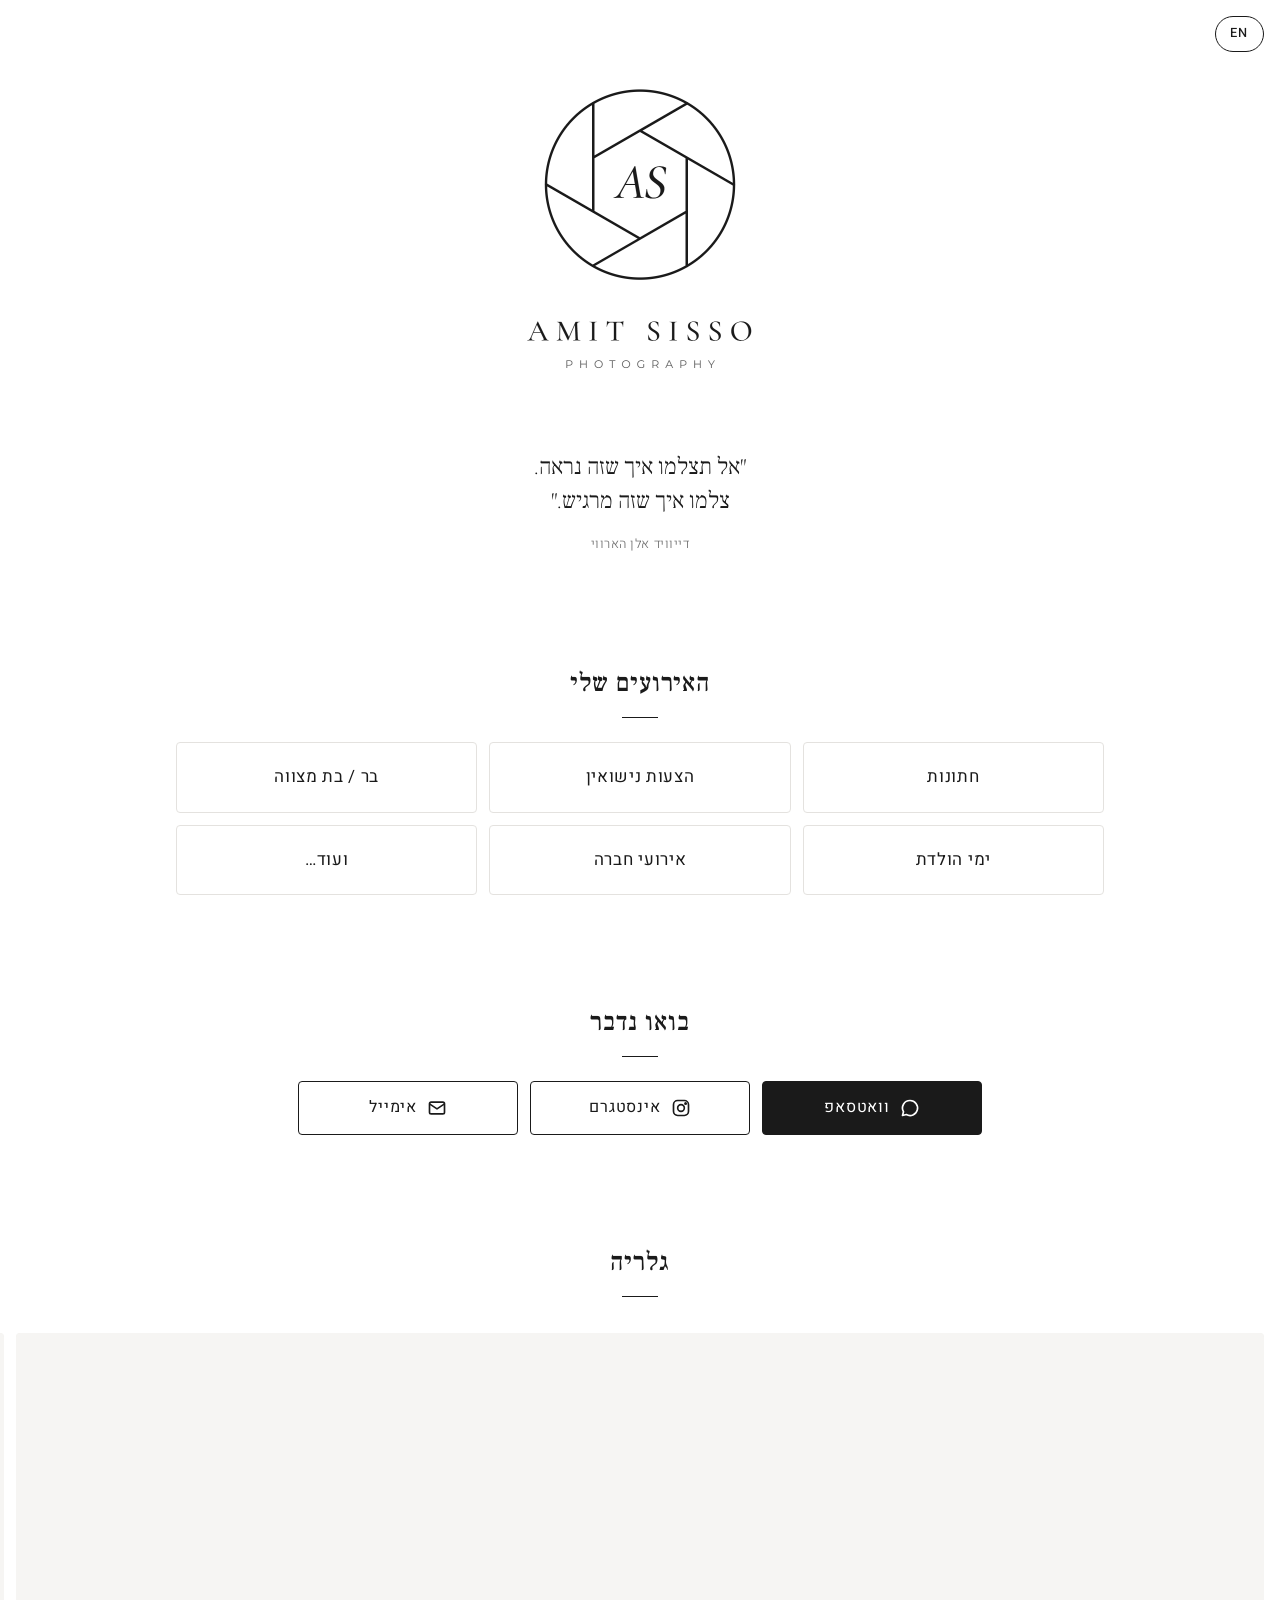
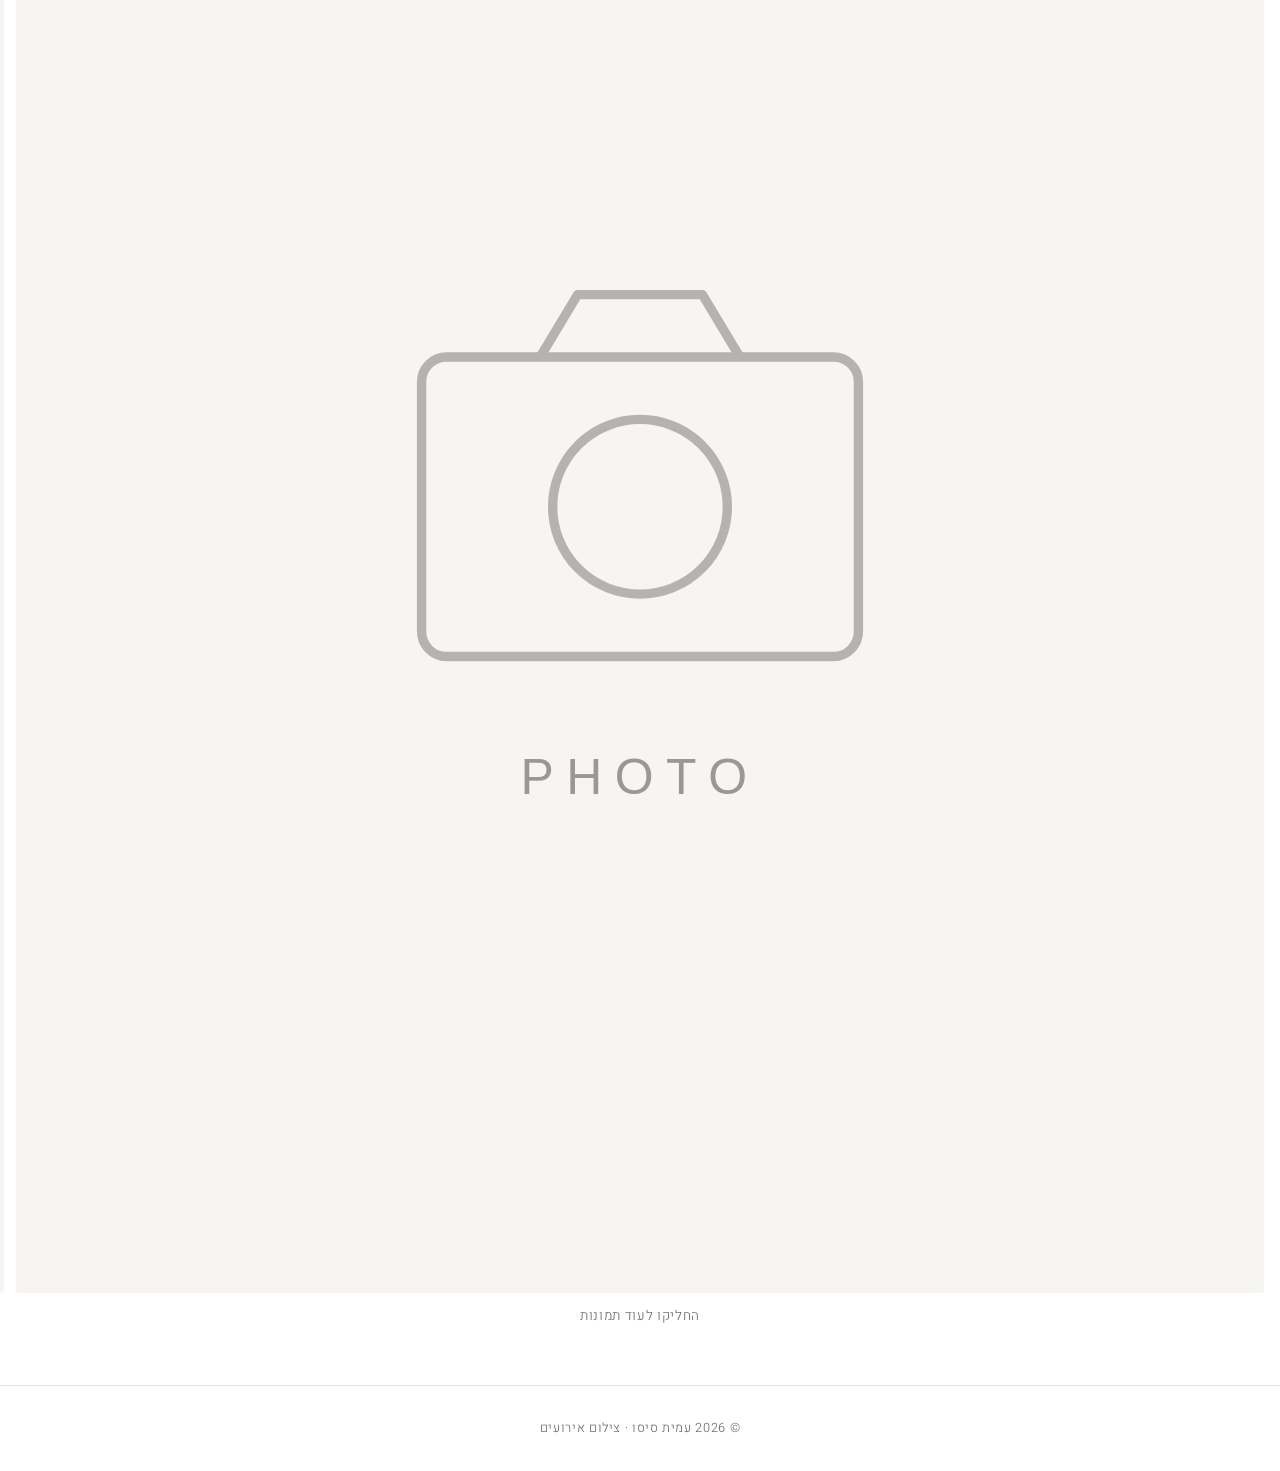
==== commit 955aeb82: "Use bigger, sharper logo and improve phone layout - Replace logo with trimmed copy of the new 1280px" ====
--- a/index.html
+++ b/index.html
@@ -41,7 +41,7 @@
     <section class="about">
       <!-- Quote by David Alan Harvey (Hebrew translation) -->
       <blockquote class="quote">
-        <p>"אל תצלמו איך שזה נראה. צלמו איך שזה מרגיש."</p>
+        <p>"אל תצלמו איך שזה נראה.<br>צלמו איך שזה מרגיש."</p>
         <cite>דייוויד אלן הארווי</cite>
       </blockquote>
     </section>
--- a/style.css
+++ b/style.css
@@ -63,7 +63,7 @@
 }
 
 section {
-  padding: 56px 16px;
+  padding: 40px 16px;          /* phones: tighter spacing */
   max-width: var(--max);
   margin: 0 auto;
 }
@@ -250,6 +250,8 @@
    Bigger screens (tablets & computers)
    ========================================================== */
 @media (min-width: 700px) {
+  section { padding-top: 56px; padding-bottom: 56px; }
+
   .logo { width: 260px; }
 
   .events ul { grid-template-columns: repeat(3, 1fr); }
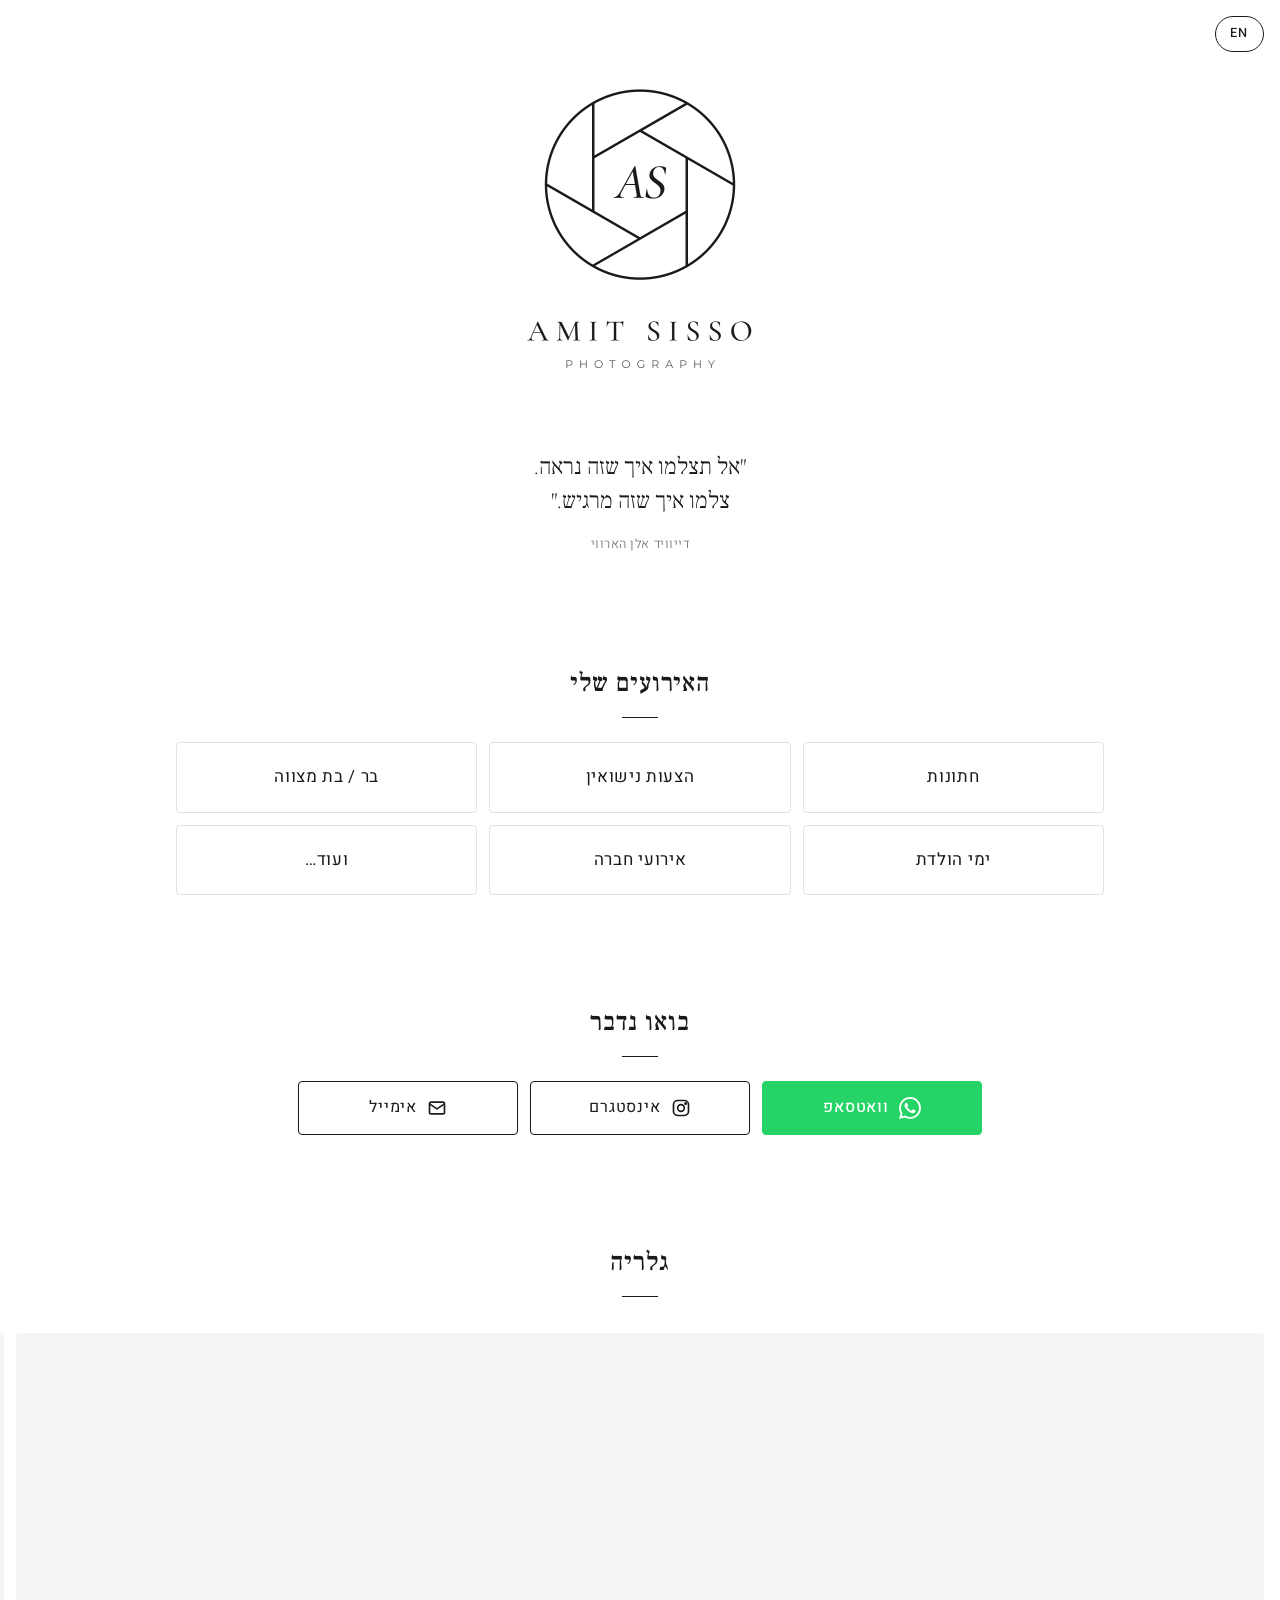
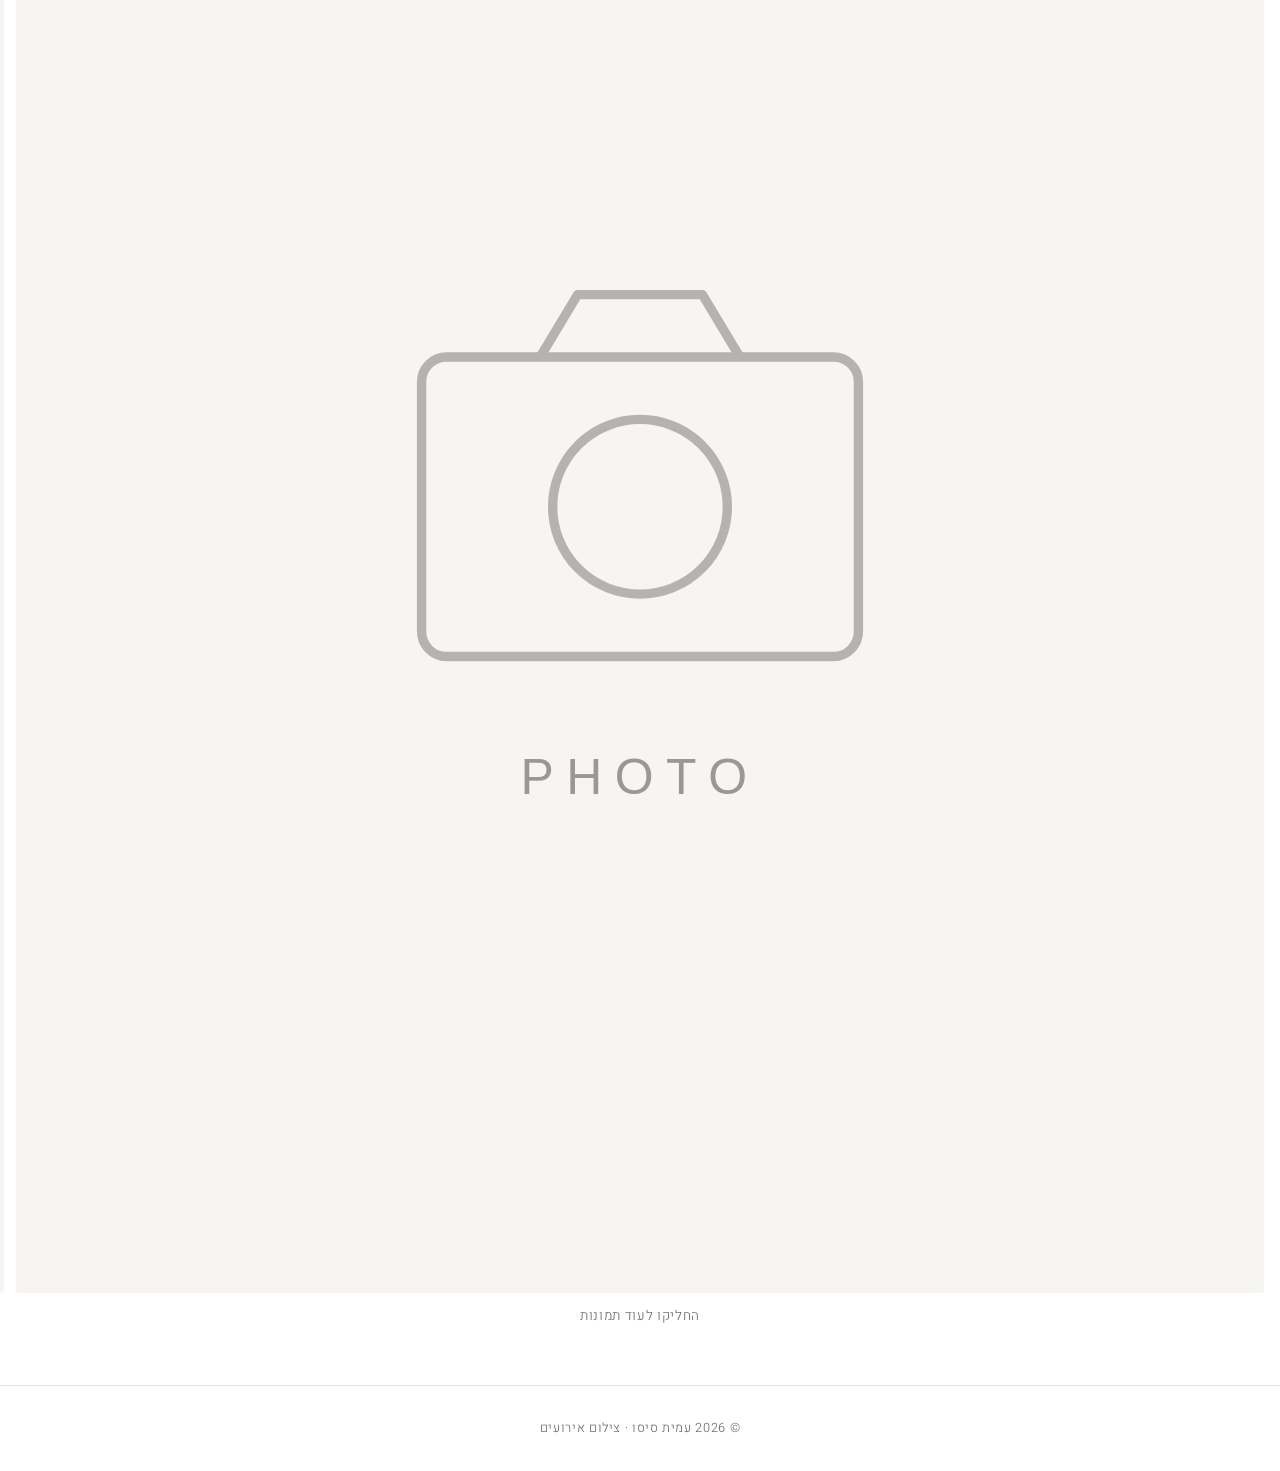
==== commit 4a0ddecd: "Keep WhatsApp button green and add WhatsApp logo Co-Authored-By: Claude Opus 5.5 <noreply@anthropic." ====
--- a/index.html
+++ b/index.html
@@ -66,7 +66,8 @@
 
         <!-- WhatsApp: +972 54-783-3704 -->
         <a class="btn btn-whatsapp" href="https://wa.me/972547833704" target="_blank" rel="noopener">
-          <svg viewBox="0 0 24 24" fill="none" stroke="currentColor" stroke-width="2" stroke-linejoin="round" aria-hidden="true"><path d="M12 3a9 9 0 0 0-7.8 13.5L3 21l4.6-1.2A9 9 0 1 0 12 3z"/></svg>
+          <!-- WhatsApp logo -->
+          <svg viewBox="0 0 24 24" fill="currentColor" aria-hidden="true"><path d="M17.472 14.382c-.297-.149-1.758-.867-2.03-.967-.273-.099-.471-.148-.67.15-.197.297-.767.966-.94 1.164-.173.199-.347.223-.644.075-.297-.15-1.255-.463-2.39-1.475-.883-.788-1.48-1.761-1.653-2.059-.173-.297-.018-.458.13-.606.134-.133.298-.347.446-.52.149-.174.198-.298.298-.497.099-.198.05-.371-.025-.52-.075-.149-.669-1.612-.916-2.207-.242-.579-.487-.5-.669-.51-.173-.008-.371-.01-.57-.01-.198 0-.52.074-.792.372-.272.297-1.04 1.016-1.04 2.479 0 1.462 1.065 2.875 1.213 3.074.149.198 2.096 3.2 5.077 4.487.709.306 1.262.489 1.694.625.712.227 1.36.195 1.871.118.571-.085 1.758-.719 2.006-1.413.248-.694.248-1.289.173-1.413-.074-.124-.272-.198-.57-.347m-5.421 7.403h-.004a9.87 9.87 0 0 1-5.031-1.378l-.361-.214-3.741.982.998-3.648-.235-.374a9.86 9.86 0 0 1-1.51-5.26c.001-5.45 4.436-9.884 9.888-9.884 2.64 0 5.122 1.03 6.988 2.898a9.825 9.825 0 0 1 2.893 6.994c-.003 5.45-4.437 9.884-9.885 9.884m8.413-18.297A11.815 11.815 0 0 0 12.05 0C5.495 0 .16 5.335.157 11.892c0 2.096.547 4.142 1.588 5.945L.057 24l6.305-1.654a11.882 11.882 0 0 0 5.683 1.448h.005c6.554 0 11.89-5.335 11.893-11.893a11.821 11.821 0 0 0-3.48-8.413z"/></svg>
           וואטסאפ
         </a>
 
--- a/style.css
+++ b/style.css
@@ -11,6 +11,8 @@
   --text: #1a1a1a;        /* near-black, like the logo lines */
   --muted: #6e6e6e;       /* soft gray text */
   --line: #e4e2df;        /* thin divider lines */
+  --whatsapp: #25d366;    /* WhatsApp green */
+  --whatsapp-dark: #1ebe5b;
   --radius: 4px;          /* small corners = cleaner, more professional */
   --max: 960px;           /* max page width on big screens */
   --serif: "Cormorant Garamond", "Frank Ruhl Libre", Georgia, serif;
@@ -194,16 +196,22 @@
 
 .btn svg { width: 20px; height: 20px; flex-shrink: 0; }
 
-/* WhatsApp = main button: solid black */
+/* WhatsApp = main button: WhatsApp green */
 .btn-whatsapp {
-  background: var(--text);
-  color: var(--bg);
+  background: var(--whatsapp);
+  border-color: var(--whatsapp);
+  color: #fff;
+  font-weight: 500;
 }
 
 .btn-whatsapp:hover,
 .btn-whatsapp:focus-visible {
-  background: #3a3a3a;
-}
+  background: var(--whatsapp-dark);
+  border-color: var(--whatsapp-dark);
+  color: #fff;
+}
+
+.btn-whatsapp svg { width: 22px; height: 22px; }
 
 /* ---- Photo slider ---- */
 .gallery { max-width: none; padding-left: 0; padding-right: 0; }
